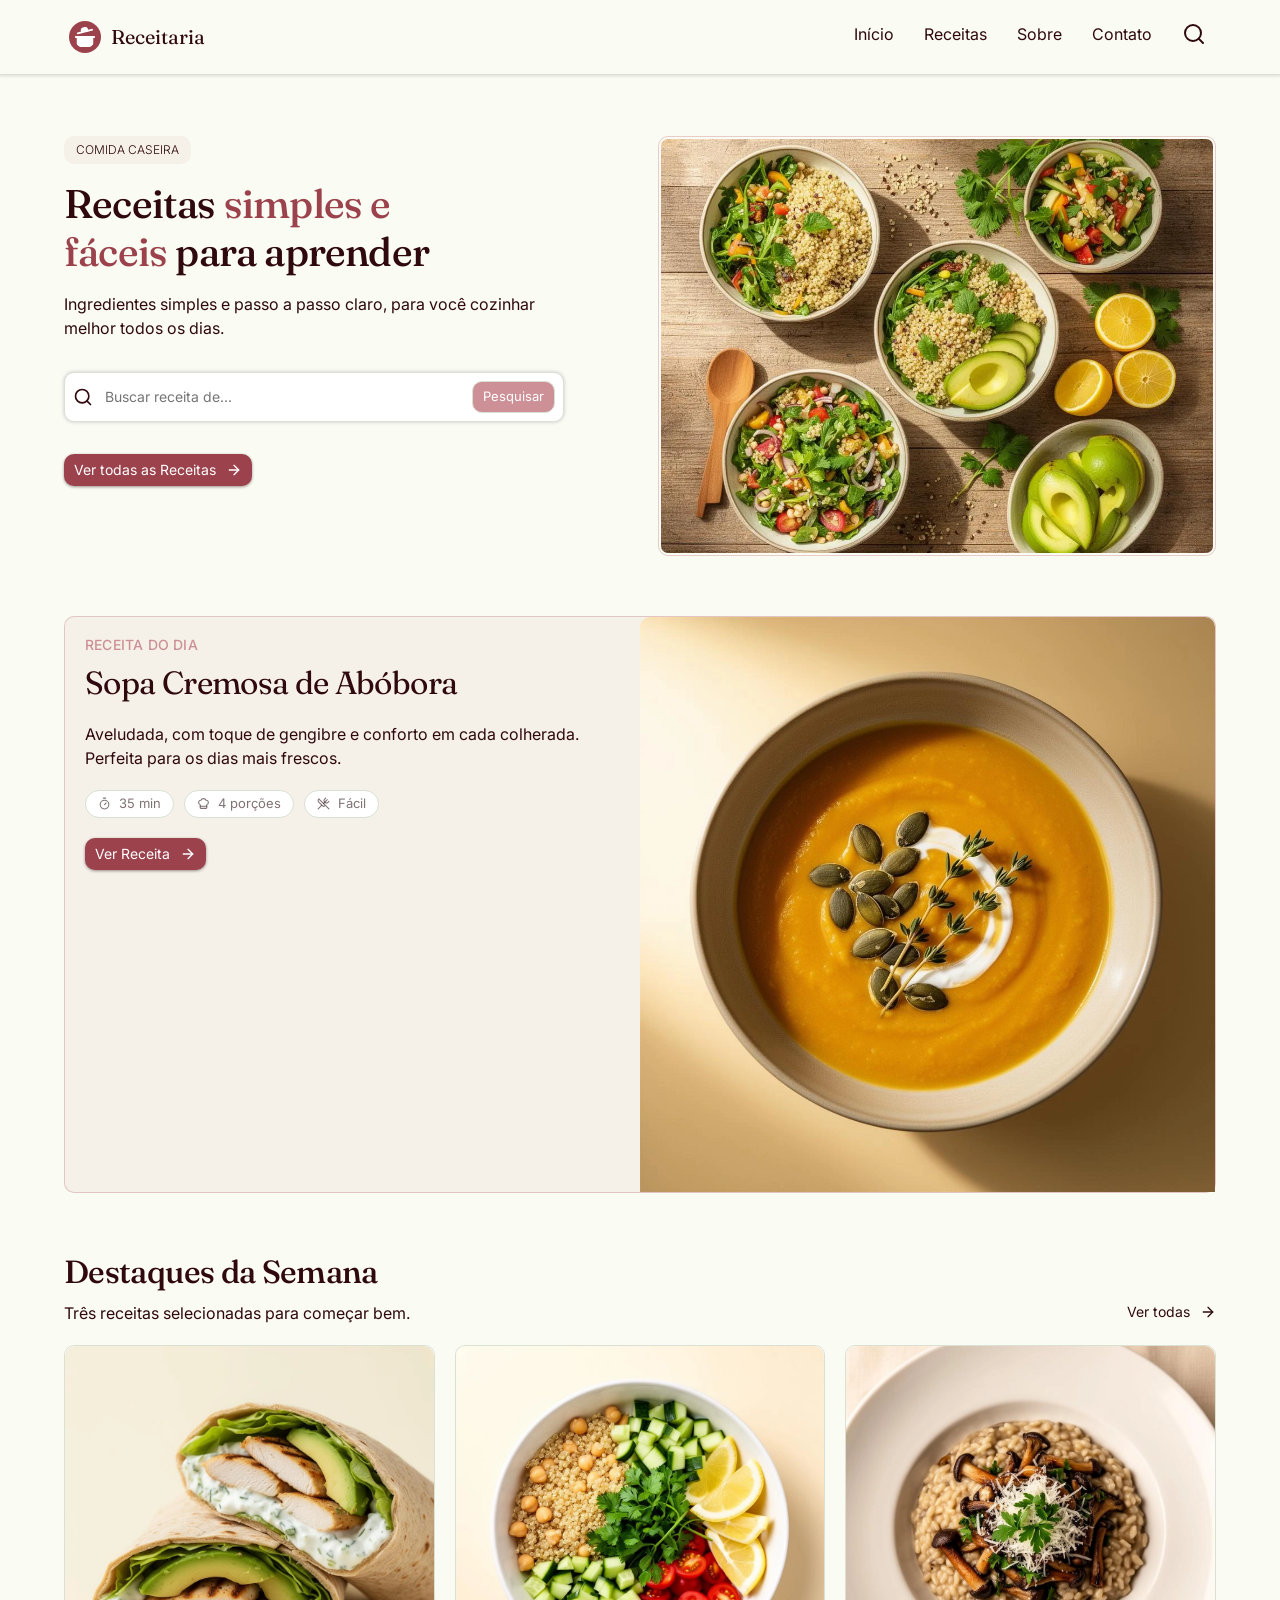
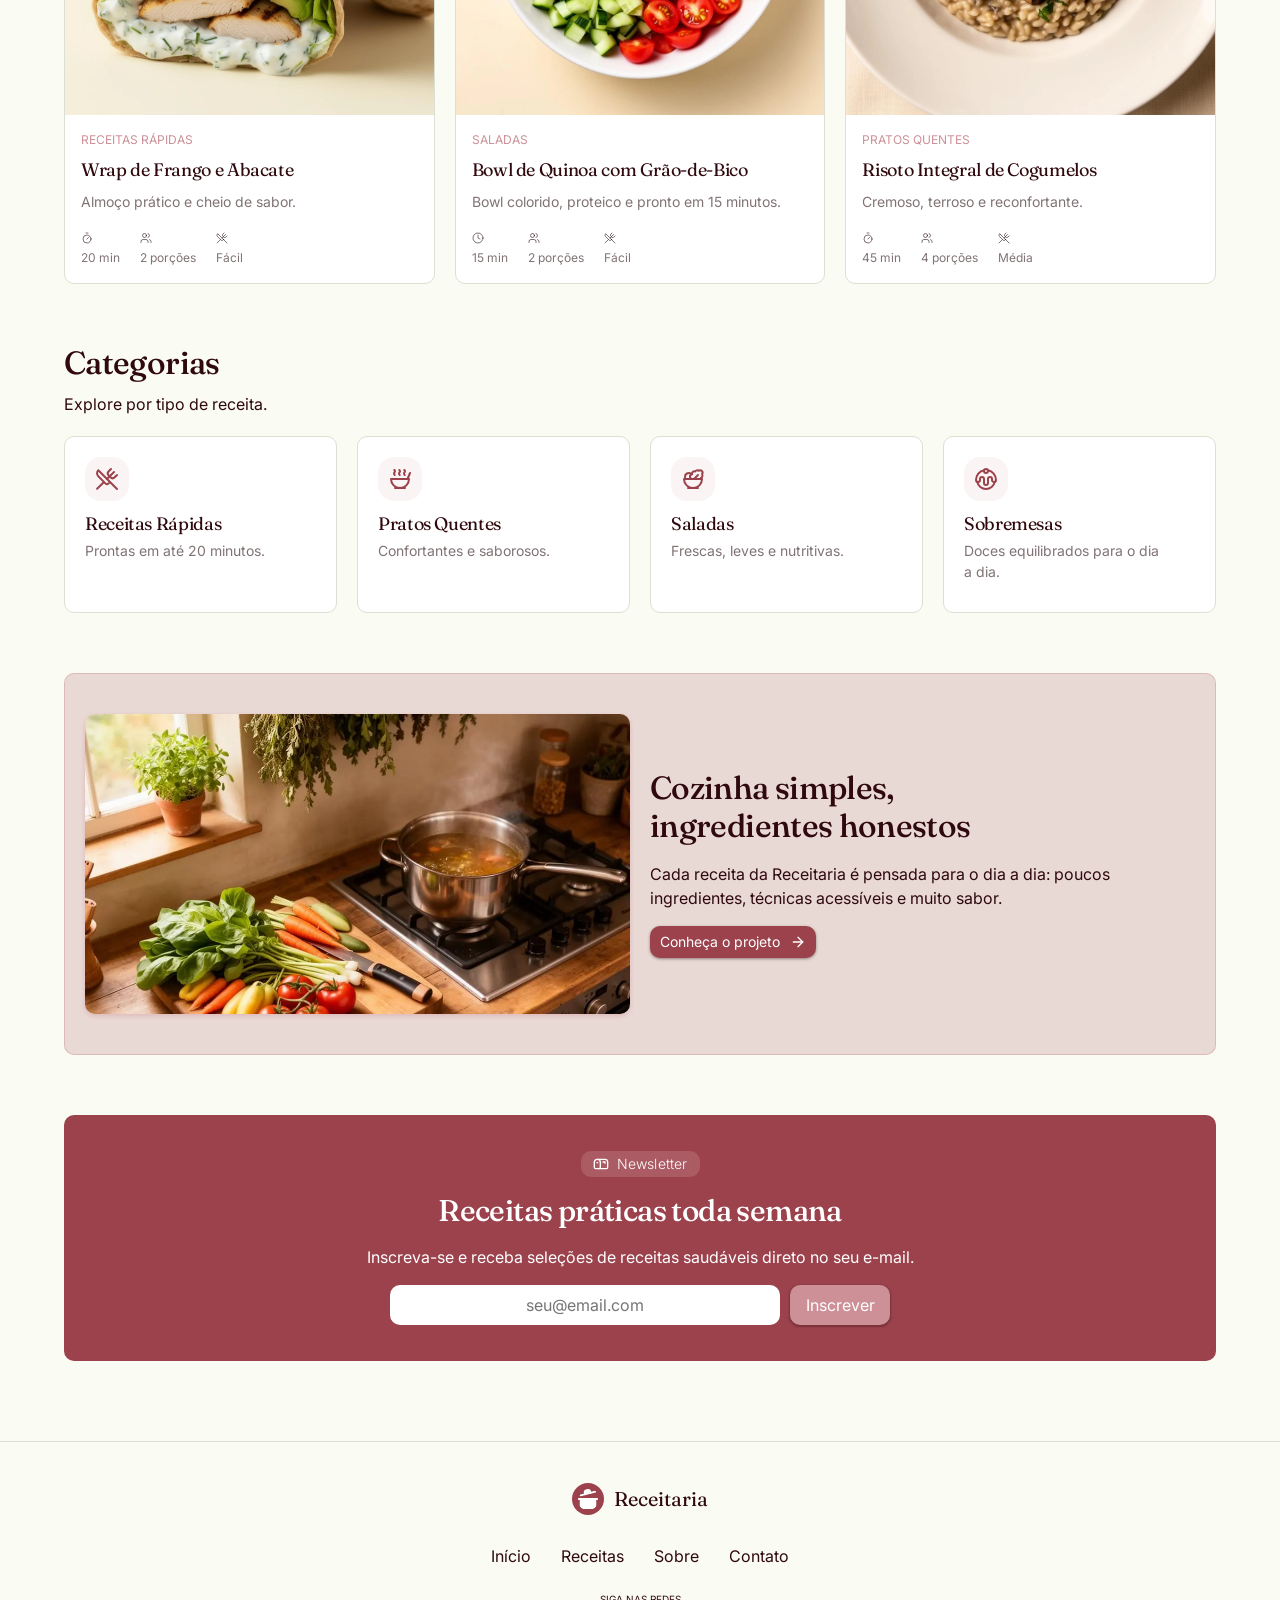
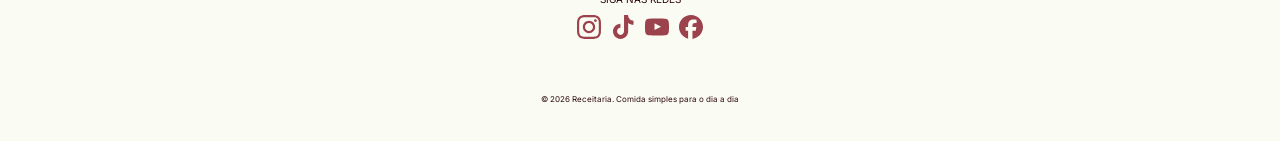
==== index.html @ 294e3cb7 "Construção HTML da pagina `receita.html`" ====
<!doctype html>
<html lang="pt-BR">
  <head>
    <meta charset="UTF-8" />
    <meta name="viewport" content="width=device-width, initial-scale=1.0" />
    <!-- Meta Tags -->
    <title>Receitaria - Comida simples para o dia a dia</title>
    <meta
      name="description"
      content="Receitas simples e fáceis para aprender."
    />
    <link
      rel="shortcut icon"
      href="./assets/img/favicon.webp"
      type="image/webp"
    />
    <link rel="stylesheet" href="./assets/css/reset.css" />
    <link rel="preconnect" href="https://fonts.googleapis.com" />
    <link rel="preconnect" href="https://fonts.gstatic.com" crossorigin />
    <link
      href="https://fonts.googleapis.com/css2?family=Fraunces:ital,opsz,wght@0,9..144,100..900;1,9..144,100..900&family=Inter:ital,opsz,wght@0,14..32,100..900;1,14..32,100..900&display=swap"
      rel="stylesheet"
    />
    <link rel="stylesheet" href="./assets/css/style.css" />
  </head>
  <body id="pagina-principal">
    <header class="header">
      <div class="container-pai">
        <div class="logo">
          <a href="/">
            <svg
              xmlns="http://www.w3.org/2000/svg"
              width="24"
              height="24"
              viewBox="0 0 24 24"
              fill="none"
              stroke="currentColor"
              stroke-width="2"
              stroke-linecap="round"
              stroke-linejoin="round"
              class="lucide lucide-cooking-pot-icon lucide-cooking-pot"
            >
              <path d="M2 12h20" />
              <path d="M20 12v8a2 2 0 0 1-2 2H6a2 2 0 0 1-2-2v-8" />
              <path d="m4 8 16-4" />
              <path
                d="m8.86 6.78-.45-1.81a2 2 0 0 1 1.45-2.43l1.94-.48a2 2 0 0 1 2.43 1.46l.45 1.8"
              />
            </svg>
            <span>Receitaria</span>
          </a>
        </div>

        <nav class="menu">
          <div class="menu-mobile">
            <a href="./pages/receitas.html" class="link link-mobile"
              >Receitas</a
            >
            <div class="icon-busca">
              <a href="#form-pesquisa" class="link">
                <svg
                  xmlns="http://www.w3.org/2000/svg"
                  width="24"
                  height="24"
                  viewBox="0 0 24 24"
                  fill="none"
                  stroke="currentColor"
                  stroke-width="2"
                  stroke-linecap="round"
                  stroke-linejoin="round"
                  class="lucide lucide-search-icon lucide-search"
                >
                  <path d="m21 21-4.34-4.34" />
                  <circle cx="11" cy="11" r="8" />
                </svg>
              </a>
            </div>
            <div class="icon-menu-mobile">
              <label for="menu-hamburguer">
                <svg
                  class="icone-hamburguer"
                  class="icone-hamburguer"
                  xmlns="http://www.w3.org/2000/svg"
                  width="24"
                  height="24"
                  viewBox="0 0 24 24"
                  fill="none"
                  stroke="#2f090e"
                  stroke-width="2"
                  stroke-linecap="round"
                  stroke-linejoin="round"
                  class="svg-menu-hamburger"
                >
                  <path d="M3 5h18" />
                  <path d="M3 12h18" />
                  <path d="M3 19h18" />
                </svg>
              </label>
              <input
                type="checkbox"
                name="icone-hamburguer"
                id="menu-hamburguer"
              />
              <ul class="lista-menu-mobile">
                <li class="menu-item">
                  <a href="./" class="link">Início</a>
                </li>
                <li class="menu-item">
                  <a href="./pages/receitas.html" class="link">Receitas</a>
                </li>
                <li class="menu-item">
                  <a href="./pages/sobre.html" class="link">Sobre</a>
                </li>
                <li class="menu-item">
                  <a href="./pages/contato.html" class="link">Contato</a>
                </li>
              </ul>
            </div>
          </div>
          <ul class="lista-menu">
            <li class="menu-item pagina-atual">
              <a href="/" class="link">Início</a>
            </li>
            <li class="menu-item">
              <a href="./pages/receitas.html" class="link">Receitas</a>
            </li>
            <li class="menu-item">
              <a href="./pages/sobre.html" class="link">Sobre</a>
            </li>
            <li class="menu-item">
              <a href="./pages/contato.html" class="link">Contato</a>
            </li>
            <li class="menu-item">
              <a href="#hero" class="link">
                <svg
                  xmlns="http://www.w3.org/2000/svg"
                  width="24"
                  height="24"
                  viewBox="0 0 24 24"
                  fill="none"
                  stroke="currentColor"
                  stroke-width="2"
                  stroke-linecap="round"
                  stroke-linejoin="round"
                  class="lucide lucide-search-icon lucide-search"
                >
                  <path d="m21 21-4.34-4.34" />
                  <circle cx="11" cy="11" r="8" />
                </svg>
              </a>
            </li>
          </ul>
        </nav>
      </div>
    </header>
    <main class="conteudo">
      <div class="container-pai">
        <!-- Hero -->
        <section id="hero" class="hero">
          <div class="hero-item">
            <span class="selo">Comida Caseira</span>
            <h1 class="titulo">
              Receitas <span class="destaque">simples e fáceis</span> para
              aprender
            </h1>
            <p>
              Ingredientes simples e passo a passo claro, para você cozinhar
              melhor todos os dias.
            </p>
            <form class="form-pesquisa" id="form-pesquisa" action="">
              <label class="oculto" for="termos-busca">Pesquisa</label>
              <div class="pesquisa-receita">
                <svg
                  xmlns="http://www.w3.org/2000/svg"
                  width="24"
                  height="24"
                  viewBox="0 0 24 24"
                  fill="none"
                  stroke="currentColor"
                  stroke-width="2"
                  stroke-linecap="round"
                  stroke-linejoin="round"
                  class="icone-pesquisa"
                >
                  <path d="m21 21-4.34-4.34" />
                  <circle cx="11" cy="11" r="8" />
                </svg>
                <input
                  type="search"
                  name="pesquisa"
                  id="termos-busca"
                  placeholder="Buscar receita de..."
                  class="input-pesquisa"
                />
                <input class="btn-pesquisar" type="submit" value="Pesquisar" />
              </div>
            </form>
            <a class="cta-receita" href="./pages/receita.html">
              Ver todas as Receitas
              <svg
                xmlns="http://www.w3.org/2000/svg"
                width="24"
                height="24"
                viewBox="0 0 24 24"
                fill="none"
                stroke="currentColor"
                stroke-width="2"
                stroke-linecap="round"
                stroke-linejoin="round"
                class="svg-seta"
                aria-hidden="true"
              >
                <path d="M5 12h14"></path>
                <path d="m12 5 7 7-7 7"></path>
              </svg>
            </a>
          </div>
          <div class="hero-item">
            <img
              class="img-hero"
              src="./assets/img/hero.webp"
              alt="tigelas de salada de quinoa e vegetais"
            />
          </div>
        </section>

        <!-- Receita do dia -->
        <section id="receita-dia">
          <article class="receita-dia">
            <div class="infos">
              <hgroup>
                <h2>Receita do Dia</h2>
                <h3 class="titulos-h3">Sopa Cremosa de Abóbora</h3>
              </hgroup>
              <p>
                Aveludada, com toque de gengibre e conforto em cada colherada.
                Perfeita para os dias mais frescos.
              </p>
              <div class="detalhes">
                <div class="item">
                  <svg
                    xmlns="http://www.w3.org/2000/svg"
                    width="24"
                    height="24"
                    viewBox="0 0 24 24"
                    fill="none"
                    stroke="currentColor"
                    stroke-width="2"
                    stroke-linecap="round"
                    stroke-linejoin="round"
                    class="lucide lucide-timer size-3.5"
                    aria-hidden="true"
                  >
                    <line x1="10" x2="14" y1="2" y2="2"></line>
                    <line x1="12" x2="15" y1="14" y2="11"></line>
                    <circle cx="12" cy="14" r="8"></circle>
                  </svg>
                  <p>35 min</p>
                </div>

                <div class="item">
                  <svg
                    xmlns="http://www.w3.org/2000/svg"
                    width="24"
                    height="24"
                    viewBox="0 0 24 24"
                    fill="none"
                    stroke="currentColor"
                    stroke-width="2"
                    stroke-linecap="round"
                    stroke-linejoin="round"
                    class="lucide lucide-chef-hat size-3.5"
                    aria-hidden="true"
                  >
                    <path
                      d="M17 21a1 1 0 0 0 1-1v-5.35c0-.457.316-.844.727-1.041a4 4 0 0 0-2.134-7.589 5 5 0 0 0-9.186 0 4 4 0 0 0-2.134 7.588c.411.198.727.585.727 1.041V20a1 1 0 0 0 1 1Z"
                    ></path>
                    <path d="M6 17h12"></path>
                  </svg>
                  <p>4 porções</p>
                </div>

                <div class="item">
                  <svg
                    xmlns="http://www.w3.org/2000/svg"
                    width="24"
                    height="24"
                    viewBox="0 0 24 24"
                    fill="none"
                    stroke="currentColor"
                    stroke-width="2"
                    stroke-linecap="round"
                    stroke-linejoin="round"
                    class="svg-seta"
                    aria-hidden="true"
                  >
                    <path
                      d="m16 2-2.3 2.3a3 3 0 0 0 0 4.2l1.8 1.8a3 3 0 0 0 4.2 0L22 8"
                    ></path>
                    <path
                      d="M15 15 3.3 3.3a4.2 4.2 0 0 0 0 6l7.3 7.3c.7.7 2 .7 2.8 0L15 15Zm0 0 7 7"
                    ></path>
                    <path d="m2.1 21.8 6.4-6.3"></path>
                    <path d="m19 5-7 7"></path>
                  </svg>
                  <p>Fácil</p>
                </div>
              </div>
              <a class="cta-receita" href="./pages/receita.html">
                Ver Receita
                <svg
                  xmlns="http://www.w3.org/2000/svg"
                  width="24"
                  height="24"
                  viewBox="0 0 24 24"
                  fill="none"
                  stroke="currentColor"
                  stroke-width="2"
                  stroke-linecap="round"
                  stroke-linejoin="round"
                  class="svg-seta"
                >
                  <path d="M5 12h14" />
                  <path d="m12 5 7 7-7 7" />
                </svg>
              </a>
            </div>
            <div class="img-receita">
              <img
                src="./assets/img/sopa-abobora.webp"
                alt="Tigela com sopa cremosa de abóbora alaranjada"
              />
            </div>
          </article>
        </section>

        <!-- Destaques Semana -->
        <section id="destaques">
          <div class="destaques">
            <h2 class="titulo">Destaques da Semana</h2>
            <p>Três receitas selecionadas para começar bem.</p>
            <a class="cta-ver-receitas" href="./pages/receitas.html">
              Ver todas
              <svg
                xmlns="http://www.w3.org/2000/svg"
                width="24"
                height="24"
                viewBox="0 0 24 24"
                fill="none"
                stroke="currentColor"
                stroke-width="2"
                stroke-linecap="round"
                stroke-linejoin="round"
                class="svg-seta"
                aria-hidden="true"
              >
                <path d="M5 12h14"></path>
                <path d="m12 5 7 7-7 7"></path>
              </svg>
            </a>
            <div class="grid-receitas">
              <a href="./pages/receita.html">
                <article class="receita-item">
                  <img
                    src="./assets/img/wrap-frango.webp"
                    alt="wrap de frango e abacate"
                  />
                  <div class="infos">
                    <span class="categoria-receita">Receitas Rápidas</span>
                    <h3 class="titulos-h3">Wrap de Frango e Abacate</h3>
                    <p>Almoço prático e cheio de sabor.</p>
                    <div class="detalhes">
                      <div class="item">
                        <svg
                          xmlns="http://www.w3.org/2000/svg"
                          width="24"
                          height="24"
                          viewBox="0 0 24 24"
                          fill="none"
                          stroke="currentColor"
                          stroke-width="2"
                          stroke-linecap="round"
                          stroke-linejoin="round"
                          class="lucide lucide-timer size-3.5"
                          aria-hidden="true"
                        >
                          <line x1="10" x2="14" y1="2" y2="2"></line>
                          <line x1="12" x2="15" y1="14" y2="11"></line>
                          <circle cx="12" cy="14" r="8"></circle>
                        </svg>
                        <p>20 min</p>
                      </div>
                      <div class="item">
                        <svg
                          xmlns="http://www.w3.org/2000/svg"
                          width="24"
                          height="24"
                          viewBox="0 0 24 24"
                          fill="none"
                          stroke="currentColor"
                          stroke-width="2"
                          stroke-linecap="round"
                          stroke-linejoin="round"
                          class="lucide lucide-users-icon lucide-users"
                        >
                          <path d="M16 21v-2a4 4 0 0 0-4-4H6a4 4 0 0 0-4 4v2" />
                          <path d="M16 3.128a4 4 0 0 1 0 7.744" />
                          <path d="M22 21v-2a4 4 0 0 0-3-3.87" />
                          <circle cx="9" cy="7" r="4" />
                        </svg>
                        <p>2 porções</p>
                      </div>
                      <div class="item">
                        <svg
                          xmlns="http://www.w3.org/2000/svg"
                          width="24"
                          height="24"
                          viewBox="0 0 24 24"
                          fill="none"
                          stroke="currentColor"
                          stroke-width="2"
                          stroke-linecap="round"
                          stroke-linejoin="round"
                          class="lucide lucide-utensils-crossed size-3.5"
                          aria-hidden="true"
                        >
                          <path
                            d="m16 2-2.3 2.3a3 3 0 0 0 0 4.2l1.8 1.8a3 3 0 0 0 4.2 0L22 8"
                          ></path>
                          <path
                            d="M15 15 3.3 3.3a4.2 4.2 0 0 0 0 6l7.3 7.3c.7.7 2 .7 2.8 0L15 15Zm0 0 7 7"
                          ></path>
                          <path d="m2.1 21.8 6.4-6.3"></path>
                          <path d="m19 5-7 7"></path>
                        </svg>
                        <p>Fácil</p>
                      </div>
                    </div>
                  </div>
                </article>
              </a>

              <a href="./pages/receita.html">
                <article class="receita-item">
                  <img
                    src="./assets/img/bowl-quinoa.webp"
                    alt="bowl de quinoa com grao-de-bico"
                  />
                  <div class="infos">
                    <span class="categoria-receita">Saladas</span>
                    <h3 class="titulos-h3">Bowl de Quinoa com Grão-de-Bico</h3>
                    <p>Bowl colorido, proteico e pronto em 15 minutos.</p>
                    <div class="detalhes">
                      <div class="item">
                        <svg
                          xmlns="http://www.w3.org/2000/svg"
                          width="24"
                          height="24"
                          viewBox="0 0 24 24"
                          fill="none"
                          stroke="currentColor"
                          stroke-width="2"
                          stroke-linecap="round"
                          stroke-linejoin="round"
                          class="lucide lucide-clock size-3.5"
                          aria-hidden="true"
                        >
                          <circle cx="12" cy="12" r="10"></circle>
                          <path d="M12 6v6l4 2"></path>
                        </svg>
                        <p>15 min</p>
                      </div>
                      <div class="item">
                        <svg
                          xmlns="http://www.w3.org/2000/svg"
                          width="24"
                          height="24"
                          viewBox="0 0 24 24"
                          fill="none"
                          stroke="currentColor"
                          stroke-width="2"
                          stroke-linecap="round"
                          stroke-linejoin="round"
                          class="lucide lucide-users-icon lucide-users"
                        >
                          <path d="M16 21v-2a4 4 0 0 0-4-4H6a4 4 0 0 0-4 4v2" />
                          <path d="M16 3.128a4 4 0 0 1 0 7.744" />
                          <path d="M22 21v-2a4 4 0 0 0-3-3.87" />
                          <circle cx="9" cy="7" r="4" />
                        </svg>
                        <p>2 porções</p>
                      </div>
                      <div class="item">
                        <svg
                          xmlns="http://www.w3.org/2000/svg"
                          width="24"
                          height="24"
                          viewBox="0 0 24 24"
                          fill="none"
                          stroke="currentColor"
                          stroke-width="2"
                          stroke-linecap="round"
                          stroke-linejoin="round"
                          class="lucide lucide-utensils-crossed size-3.5"
                          aria-hidden="true"
                        >
                          <path
                            d="m16 2-2.3 2.3a3 3 0 0 0 0 4.2l1.8 1.8a3 3 0 0 0 4.2 0L22 8"
                          ></path>
                          <path
                            d="M15 15 3.3 3.3a4.2 4.2 0 0 0 0 6l7.3 7.3c.7.7 2 .7 2.8 0L15 15Zm0 0 7 7"
                          ></path>
                          <path d="m2.1 21.8 6.4-6.3"></path>
                          <path d="m19 5-7 7"></path>
                        </svg>
                        <p>Fácil</p>
                      </div>
                    </div>
                  </div>
                </article>
              </a>

              <a href="./pages/receita.html">
                <article class="receita-item">
                  <img
                    src="./assets/img/risoto-cogumelos.webp"
                    alt="risoto integral de cogumelos"
                  />
                  <div class="infos">
                    <span class="categoria-receita">Pratos Quentes</span>
                    <h3 class="titulos-h3">Risoto Integral de Cogumelos</h3>
                    <p>Cremoso, terroso e reconfortante.</p>
                    <div class="detalhes">
                      <div class="item">
                        <svg
                          xmlns="http://www.w3.org/2000/svg"
                          width="24"
                          height="24"
                          viewBox="0 0 24 24"
                          fill="none"
                          stroke="currentColor"
                          stroke-width="2"
                          stroke-linecap="round"
                          stroke-linejoin="round"
                          class="lucide lucide-timer size-3.5"
                          aria-hidden="true"
                        >
                          <line x1="10" x2="14" y1="2" y2="2"></line>
                          <line x1="12" x2="15" y1="14" y2="11"></line>
                          <circle cx="12" cy="14" r="8"></circle>
                        </svg>
                        <p>45 min</p>
                      </div>
                      <div class="item">
                        <svg
                          xmlns="http://www.w3.org/2000/svg"
                          width="24"
                          height="24"
                          viewBox="0 0 24 24"
                          fill="none"
                          stroke="currentColor"
                          stroke-width="2"
                          stroke-linecap="round"
                          stroke-linejoin="round"
                          class="lucide lucide-users-icon lucide-users"
                        >
                          <path d="M16 21v-2a4 4 0 0 0-4-4H6a4 4 0 0 0-4 4v2" />
                          <path d="M16 3.128a4 4 0 0 1 0 7.744" />
                          <path d="M22 21v-2a4 4 0 0 0-3-3.87" />
                          <circle cx="9" cy="7" r="4" />
                        </svg>
                        <p>4 porções</p>
                      </div>
                      <div class="item">
                        <svg
                          xmlns="http://www.w3.org/2000/svg"
                          width="24"
                          height="24"
                          viewBox="0 0 24 24"
                          fill="none"
                          stroke="currentColor"
                          stroke-width="2"
                          stroke-linecap="round"
                          stroke-linejoin="round"
                          class="lucide lucide-utensils-crossed size-3.5"
                          aria-hidden="true"
                        >
                          <path
                            d="m16 2-2.3 2.3a3 3 0 0 0 0 4.2l1.8 1.8a3 3 0 0 0 4.2 0L22 8"
                          ></path>
                          <path
                            d="M15 15 3.3 3.3a4.2 4.2 0 0 0 0 6l7.3 7.3c.7.7 2 .7 2.8 0L15 15Zm0 0 7 7"
                          ></path>
                          <path d="m2.1 21.8 6.4-6.3"></path>
                          <path d="m19 5-7 7"></path>
                        </svg>
                        <p>Média</p>
                      </div>
                    </div>
                  </div>
                </article>
              </a>
            </div>
          </div>
        </section>

        <!-- Receitas por Categoria -->
        <section id="categorias" class="categorias">
          <h2 class="titulo">Categorias</h2>
          <p>Explore por tipo de receita.</p>
          <div class="grid-categorias">
            <a href="./pages/receitas.html">
              <div class="categoria-item">
                <div class="icone-categoria">
                  <svg
                    xmlns="http://www.w3.org/2000/svg"
                    width="24"
                    height="24"
                    viewBox="0 0 24 24"
                    fill="none"
                    stroke="currentColor"
                    stroke-width="2"
                    stroke-linecap="round"
                    stroke-linejoin="round"
                    aria-hidden="true"
                  >
                    <path
                      d="m16 2-2.3 2.3a3 3 0 0 0 0 4.2l1.8 1.8a3 3 0 0 0 4.2 0L22 8"
                    ></path>
                    <path
                      d="M15 15 3.3 3.3a4.2 4.2 0 0 0 0 6l7.3 7.3c.7.7 2 .7 2.8 0L15 15Zm0 0 7 7"
                    ></path>
                    <path d="m2.1 21.8 6.4-6.3"></path>
                    <path d="m19 5-7 7"></path>
                  </svg>
                </div>
                <h3 class="titulos-h3">Receitas Rápidas</h3>
                <p>Prontas em até 20 minutos.</p>
              </div>
            </a>

            <a href="./pages/receitas.html">
              <div class="categoria-item">
                <div class="icone-categoria">
                  <svg
                    xmlns="http://www.w3.org/2000/svg"
                    width="24"
                    height="24"
                    viewBox="0 0 24 24"
                    fill="none"
                    stroke="currentColor"
                    stroke-width="2"
                    stroke-linecap="round"
                    stroke-linejoin="round"
                    aria-hidden="true"
                  >
                    <path d="M12 21a9 9 0 0 0 9-9H3a9 9 0 0 0 9 9Z"></path>
                    <path d="M7 21h10"></path>
                    <path d="M19.5 12 22 6"></path>
                    <path
                      d="M16.25 3c.27.1.8.53.75 1.36-.06.83-.93 1.2-1 2.02-.05.78.34 1.24.73 1.62"
                    ></path>
                    <path
                      d="M11.25 3c.27.1.8.53.74 1.36-.05.83-.93 1.2-.98 2.02-.06.78.33 1.24.72 1.62"
                    ></path>
                    <path
                      d="M6.25 3c.27.1.8.53.75 1.36-.06.83-.93 1.2-1 2.02-.05.78.34 1.24.74 1.62"
                    ></path>
                  </svg>
                </div>
                <h3 class="titulos-h3">Pratos Quentes</h3>
                <p>Confortantes e saborosos.</p>
              </div>
            </a>

            <a href="./pages/receita.html">
              <div class="categoria-item">
                <div class="icone-categoria">
                  <svg
                    xmlns="http://www.w3.org/2000/svg"
                    width="24"
                    height="24"
                    viewBox="0 0 24 24"
                    fill="none"
                    stroke="currentColor"
                    stroke-width="2"
                    stroke-linecap="round"
                    stroke-linejoin="round"
                    aria-hidden="true"
                  >
                    <path d="M7 21h10"></path>
                    <path d="M12 21a9 9 0 0 0 9-9H3a9 9 0 0 0 9 9Z"></path>
                    <path
                      d="M11.38 12a2.4 2.4 0 0 1-.4-4.77 2.4 2.4 0 0 1 3.2-2.77 2.4 2.4 0 0 1 3.47-.63 2.4 2.4 0 0 1 3.37 3.37 2.4 2.4 0 0 1-1.1 3.7 2.51 2.51 0 0 1 .03 1.1"
                    ></path>
                    <path d="m13 12 4-4"></path>
                    <path
                      d="M10.9 7.25A3.99 3.99 0 0 0 4 10c0 .73.2 1.41.54 2"
                    ></path>
                  </svg>
                </div>
                <h3 class="titulos-h3">Saladas</h3>
                <p>Frescas, leves e nutritivas.</p>
              </div>
            </a>

            <a href="./pages/receita.html">
              <div class="categoria-item">
                <div class="icone-categoria">
                  <svg
                    xmlns="http://www.w3.org/2000/svg"
                    width="24"
                    height="24"
                    viewBox="0 0 24 24"
                    fill="none"
                    stroke="currentColor"
                    stroke-width="2"
                    stroke-linecap="round"
                    stroke-linejoin="round"
                    class="lucide lucide-dessert-icon lucide-dessert"
                  >
                    <path
                      d="M10.162 3.167A10 10 0 0 0 2 13a2 2 0 0 0 4 0v-1a2 2 0 0 1 4 0v4a2 2 0 0 0 4 0v-4a2 2 0 0 1 4 0v1a2 2 0 0 0 4-.006 10 10 0 0 0-8.161-9.826"
                    />
                    <path d="M20.804 14.869a9 9 0 0 1-17.608 0" />
                    <circle cx="12" cy="4" r="2" />
                  </svg>
                </div>
                <h3 class="titulos-h3">Sobremesas</h3>
                <p>Doces equilibrados para o dia a dia.</p>
              </div>
            </a>
          </div>
        </section>

        <!-- Sobre -->
        <section id="sobre">
          <div class="banner-sobre">
            <div class="img-banner">
              <img
                src="./assets/img/bastidores.webp"
                alt="bastidores da cozinha"
              />
            </div>
            <div class="conteudo-banner">
              <h2 class="titulo">Cozinha simples, ingredientes honestos</h2>
              <p>
                Cada receita da Receitaria é pensada para o dia a dia: poucos
                ingredientes, técnicas acessíveis e muito sabor.
              </p>
              <a class="cta-receita" href="./pages/sobre.html">
                Conheça o projeto
                <svg
                  xmlns="http://www.w3.org/2000/svg"
                  width="24"
                  height="24"
                  viewBox="0 0 24 24"
                  fill="none"
                  stroke="currentColor"
                  stroke-width="2"
                  stroke-linecap="round"
                  stroke-linejoin="round"
                  class="svg-seta"
                  aria-hidden="true"
                >
                  <path d="M5 12h14"></path>
                  <path d="m12 5 7 7-7 7"></path>
                </svg>
              </a>
            </div>
          </div>
        </section>

        <!-- Newsletter -->
        <section class="newsletter">
          <div class="emblema">
            <svg
              xmlns="http://www.w3.org/2000/svg"
              width="16"
              height="16"
              viewBox="0 0 24 24"
              fill="none"
              stroke="#fff"
              stroke-width="2"
              stroke-linecap="round"
              stroke-linejoin="round"
              class="svg-mailbox"
            >
              <path
                d="M22 17a2 2 0 0 1-2 2H4a2 2 0 0 1-2-2V9.5C2 7 4 5 6.5 5H18c2.2 0 4 1.8 4 4v8Z"
              />
              <polyline points="15,9 18,9 18,11" />
              <path d="M6.5 5C9 5 11 7 11 9.5V17a2 2 0 0 1-2 2" />
              <line x1="6" x2="7" y1="10" y2="10" />
            </svg>
            <h2>Newsletter</h2>
          </div>
          <h3>Receitas práticas toda semana</h3>
          <p>
            Inscreva-se e receba seleções de receitas saudáveis direto no seu
            e-mail.
          </p>
          <form
            class="form-newsletter"
            action="./pages/inscricao-realizada.html"
          >
            <label class="oculto" for="email">Email</label>
            <input
              type="text"
              name="email"
              id="email"
              placeholder="seu@email.com"
            />
            <input type="submit" value="Inscrever" />
          </form>
        </section>
      </div>
    </main>
    <footer class="footer">
      <div class="container-pai">
        <div class="container-item logo">
          <a href="./">
            <svg
              xmlns="http://www.w3.org/2000/svg"
              width="24"
              height="24"
              viewBox="0 0 24 24"
              fill="none"
              stroke="currentColor"
              stroke-width="2"
              stroke-linecap="round"
              stroke-linejoin="round"
              class="lucide lucide-cooking-pot-icon lucide-cooking-pot"
            >
              <path d="M2 12h20" />
              <path d="M20 12v8a2 2 0 0 1-2 2H6a2 2 0 0 1-2-2v-8" />
              <path d="m4 8 16-4" />
              <path
                d="m8.86 6.78-.45-1.81a2 2 0 0 1 1.45-2.43l1.94-.48a2 2 0 0 1 2.43 1.46l.45 1.8"
              />
            </svg>
            <span>Receitaria</span>
          </a>
          <!-- <p>
            Lorem Ipsum is simply dummy text of the printing and typesetting
            industry. Lorem Ipsum has been the industry's standard dummy text
            ever since 1966.
          </p> -->
        </div>
        <div class="container-item menu">
          <nav>
            <ul class="lista">
              <li class="menu-item pagina-atual">
                <a href="./" class="link">Início</a>
              </li>
              <li class="menu-item">
                <a href="./pages/receitas.html" class="link">Receitas</a>
              </li>
              <li class="menu-item">
                <a href="./pages/sobre.html" class="link">Sobre</a>
              </li>
              <li class="menu-item">
                <a href="./pages/contato.html" class="link">Contato</a>
              </li>
            </ul>
          </nav>
        </div>
        <div class="container-item social">
          <p>Siga nas Redes</p>
          <ul class="link-social">
            <li class="icone">
              <a href="https://instagram.com">
                <svg
                  xmlns="http://www.w3.org/2000/svg"
                  width="48"
                  height="48"
                  viewBox="0 0 48 48"
                  fill="none"
                >
                  <g clip-path="url(#clip0_17_63)">
                    <path
                      d="M24 4.32187C30.4125 4.32187 31.1719 4.35 33.6938 4.4625C36.0375 4.56562 37.3031 4.95938 38.1469 5.2875C39.2625 5.71875 40.0688 6.24375 40.9031 7.07812C41.7469 7.92188 42.2625 8.71875 42.6938 9.83438C43.0219 10.6781 43.4156 11.9531 43.5188 14.2875C43.6313 16.8187 43.6594 17.5781 43.6594 23.9813C43.6594 30.3938 43.6313 31.1531 43.5188 33.675C43.4156 36.0188 43.0219 37.2844 42.6938 38.1281C42.2625 39.2438 41.7375 40.05 40.9031 40.8844C40.0594 41.7281 39.2625 42.2438 38.1469 42.675C37.3031 43.0031 36.0281 43.3969 33.6938 43.5C31.1625 43.6125 30.4031 43.6406 24 43.6406C17.5875 43.6406 16.8281 43.6125 14.3063 43.5C11.9625 43.3969 10.6969 43.0031 9.85313 42.675C8.7375 42.2438 7.93125 41.7188 7.09688 40.8844C6.25313 40.0406 5.7375 39.2438 5.30625 38.1281C4.97813 37.2844 4.58438 36.0094 4.48125 33.675C4.36875 31.1438 4.34063 30.3844 4.34063 23.9813C4.34063 17.5688 4.36875 16.8094 4.48125 14.2875C4.58438 11.9437 4.97813 10.6781 5.30625 9.83438C5.7375 8.71875 6.2625 7.9125 7.09688 7.07812C7.94063 6.23438 8.7375 5.71875 9.85313 5.2875C10.6969 4.95938 11.9719 4.56562 14.3063 4.4625C16.8281 4.35 17.5875 4.32187 24 4.32187ZM24 0C17.4844 0 16.6688 0.028125 14.1094 0.140625C11.5594 0.253125 9.80625 0.665625 8.2875 1.25625C6.70312 1.875 5.3625 2.69062 4.03125 4.03125C2.69063 5.3625 1.875 6.70313 1.25625 8.27813C0.665625 9.80625 0.253125 11.55 0.140625 14.1C0.028125 16.6687 0 17.4844 0 24C0 30.5156 0.028125 31.3312 0.140625 33.8906C0.253125 36.4406 0.665625 38.1938 1.25625 39.7125C1.875 41.2969 2.69063 42.6375 4.03125 43.9688C5.3625 45.3 6.70313 46.125 8.27813 46.7344C9.80625 47.325 11.55 47.7375 14.1 47.85C16.6594 47.9625 17.475 47.9906 23.9906 47.9906C30.5063 47.9906 31.3219 47.9625 33.8813 47.85C36.4313 47.7375 38.1844 47.325 39.7031 46.7344C41.2781 46.125 42.6188 45.3 43.95 43.9688C45.2812 42.6375 46.1063 41.2969 46.7156 39.7219C47.3063 38.1938 47.7188 36.45 47.8313 33.9C47.9438 31.3406 47.9719 30.525 47.9719 24.0094C47.9719 17.4938 47.9438 16.6781 47.8313 14.1188C47.7188 11.5688 47.3063 9.81563 46.7156 8.29688C46.125 6.70312 45.3094 5.3625 43.9688 4.03125C42.6375 2.7 41.2969 1.875 39.7219 1.26562C38.1938 0.675 36.45 0.2625 33.9 0.15C31.3313 0.028125 30.5156 0 24 0Z"
                      fill="#9b424d"
                    />
                    <path
                      d="M24 11.6719C17.1938 11.6719 11.6719 17.1938 11.6719 24C11.6719 30.8062 17.1938 36.3281 24 36.3281C30.8062 36.3281 36.3281 30.8062 36.3281 24C36.3281 17.1938 30.8062 11.6719 24 11.6719ZM24 31.9969C19.5844 31.9969 16.0031 28.4156 16.0031 24C16.0031 19.5844 19.5844 16.0031 24 16.0031C28.4156 16.0031 31.9969 19.5844 31.9969 24C31.9969 28.4156 28.4156 31.9969 24 31.9969Z"
                      fill="#9b424d"
                    />
                    <path
                      d="M39.6937 11.1843C39.6937 12.778 38.4 14.0624 36.8156 14.0624C35.2219 14.0624 33.9375 12.7687 33.9375 11.1843C33.9375 9.59053 35.2313 8.30615 36.8156 8.30615C38.4 8.30615 39.6937 9.5999 39.6937 11.1843Z"
                      fill="#9b424d"
                    />
                  </g>
                  <defs>
                    <clipPath id="clip0_17_63">
                      <rect width="48" height="48" fill="#9b424d" />
                    </clipPath>
                  </defs>
                </svg>
              </a>
            </li>
            <li class="icone">
              <a href="https://tiktok.com">
                <svg
                  xmlns="http://www.w3.org/2000/svg"
                  width="48"
                  height="48"
                  viewBox="0 0 48 48"
                  fill="none"
                >
                  <path
                    d="M34.1451 0H26.0556V32.6956C26.0556 36.5913 22.9444 39.7913 19.0725 39.7913C15.2007 39.7913 12.0894 36.5913 12.0894 32.6956C12.0894 28.8696 15.1315 25.7391 18.8651 25.6V17.3913C10.6374 17.5304 4 24.2783 4 32.6956C4 41.1827 10.7757 48 19.1417 48C27.5075 48 34.2833 41.1131 34.2833 32.6956V15.9304C37.3255 18.1565 41.059 19.4783 45 19.5479V11.3391C38.9157 11.1304 34.1451 6.12173 34.1451 0Z"
                    fill="#9b424d"
                  />
                </svg>
              </a>
            </li>
            <li class="icone">
              <a href="https://youtube.com">
                <svg
                  xmlns="http://www.w3.org/2000/svg"
                  width="48"
                  height="48"
                  viewBox="0 0 48 48"
                  fill="none"
                >
                  <path
                    d="M47.5219 14.4001C47.5219 14.4001 47.0531 11.0907 45.6094 9.6376C43.7812 7.7251 41.7375 7.71572 40.8 7.60322C34.0875 7.11572 24.0094 7.11572 24.0094 7.11572H23.9906C23.9906 7.11572 13.9125 7.11572 7.2 7.60322C6.2625 7.71572 4.21875 7.7251 2.39062 9.6376C0.946875 11.0907 0.4875 14.4001 0.4875 14.4001C0.4875 14.4001 0 18.2907 0 22.172V25.8095C0 29.6907 0.478125 33.5813 0.478125 33.5813C0.478125 33.5813 0.946875 36.8907 2.38125 38.3438C4.20937 40.2563 6.60938 40.1907 7.67813 40.397C11.5219 40.7626 24 40.8751 24 40.8751C24 40.8751 34.0875 40.8563 40.8 40.3782C41.7375 40.2657 43.7812 40.2563 45.6094 38.3438C47.0531 36.8907 47.5219 33.5813 47.5219 33.5813C47.5219 33.5813 48 29.7001 48 25.8095V22.172C48 18.2907 47.5219 14.4001 47.5219 14.4001ZM19.0406 30.2251V16.7345L32.0062 23.5032L19.0406 30.2251Z"
                    fill="#9b424d"
                  />
                </svg>
              </a>
            </li>
            <li class="icone">
              <a href="https://facebook.com">
                <svg
                  xmlns="http://www.w3.org/2000/svg"
                  width="48"
                  height="48"
                  viewBox="0 0 48 48"
                  fill="none"
                >
                  <g clip-path="url(#clip0_17_61)">
                    <path
                      d="M24 0C10.7453 0 0 10.7453 0 24C0 35.255 7.74912 44.6995 18.2026 47.2934V31.3344H13.2538V24H18.2026V20.8397C18.2026 12.671 21.8995 8.8848 29.9194 8.8848C31.44 8.8848 34.0637 9.18336 35.137 9.48096V16.129C34.5706 16.0694 33.5866 16.0397 32.3645 16.0397C28.4294 16.0397 26.9088 17.5306 26.9088 21.4061V24H34.7482L33.4013 31.3344H26.9088V47.8243C38.7926 46.3891 48.001 36.2707 48.001 24C48 10.7453 37.2547 0 24 0Z"
                      fill="#9b424d"
                    />
                  </g>
                  <defs>
                    <clipPath id="clip0_17_61">
                      <rect width="48" height="48" fill="white" />
                    </clipPath>
                  </defs>
                </svg>
              </a>
            </li>
          </ul>
        </div>
      </div>
      <small class="text-footer"
        >© 2026 Receitaria. Comida simples para o dia a dia</small
      >
    </footer>
  </body>
</html>
---- assets/css/style.css ----
/* DESIGN SYSTEM */
:root {
  /* Cores */
  --fundo: #fafbf2;
  --fundo-claro: rgba(205, 144, 151, 0.1);
  --texto: #2f090e;
  --primaria: #9b424d; /*#1c8742*/
  --texto-primaria: #fcfdf5;
  --suave: #ecf1e2;
  --texto-suave: #cd9097;
  --destaque: #f3ba26;
  --texto-destaque: #1f0508;
  --borda: #dae1d3;
  --borda-suave: #cd909770;
  --input: #9b424d;
  --branco: #ffffff;
  --preto: #000000;
  --texto-cinza: #1f05088f;

  /* Tipografia */
  --fonte-titulos: "Fraunces", serif;
  --font-texto: "Inter", sans-serif;

  /* Font-size */
  --text-sm: 1.4rem;

  /* Espaçamentos*/
  --pd: 1rem;
}

/* 3. ESTILOS GLOBAIS */
body {
  font-family: var(--font-texto);
  background-color: var(--fundo);
  color: var(--texto);
  font-size: 1.6rem;
}

.container-pai {
  max-width: 115.2rem;
  margin: 0 auto;
}

.oculto {
  display: none;
}

h1,
h2,
h3,
h4 {
  font-family: var(--fonte-titulos);
  font-weight: 500;
  line-height: 1.2;
  letter-spacing: -0.02em;
}

.titulo {
  font-size: clamp(3rem, 3.2rem, 3.5rem);
  letter-spacing: -0.02em;
}

.titulos-h3 {
  font-size: 1.8rem;
  font-weight: 400;
}

/* CTA RECEITA */
.cta-receita {
  width: max-content;
  display: inline-flex;
  flex-direction: row;
  align-items: center;
  gap: 1rem;
  color: var(--branco);
  font-size: 1.4rem;
  font-family: var(--font-texto);
  line-height: 1.6;
  padding: 0.5rem 1rem;
  border-radius: 10px;
  background: var(--primaria);
  transition: all 0.5s;
  box-shadow: 0 1px 3px #1f05086e;
}

.cta-receita .svg-seta,
.cta-ver-receitas .svg-seta {
  width: 1.6rem;
  height: 1.6rem;
}

.cta-ver-receitas {
  display: flex;
  flex-direction: row;
  align-items: center;
  gap: 1rem;
  font-size: 1.4rem;
  padding-left: 1rem;
  line-height: 1.6;
  order: 10;
}

/* Form Pesquisa */
.pesquisa-receita {
  max-width: 500px;
  width: 100%;
  display: grid;
  grid-template-columns: max-content 1fr max-content;
  align-items: center;
  gap: 1rem;
  background-color: var(--branco);
  padding: 0.8rem;
  margin-bottom: 1.6rem;
  border: 1px solid var(--borda);
  border-radius: 10px;
  box-shadow: 0 0 3px 1px #dcdcdc;
}

.pesquisa-receita .icone-pesquisa {
  width: 2rem;
  height: 2rem;
}

.pesquisa-receita .input-pesquisa {
  border: none;
  max-width: 180px;
  font-size: 1.4rem;
}

.pesquisa-receita .input-pesquisa:focus-visible {
  outline: none;
}

.pesquisa-receita .btn-pesquisar {
  background: var(--texto-suave);
  transition: background 0.5s ease;
  border: 1px solid var(--borda);
  color: var(--branco);
  border-radius: 1rem;
  font-size: 1.3rem;
  width: max-content;
  padding: 0.5rem 1rem;
}

.pesquisa-receita .input-pesquisa:focus-visible ~ .btn-pesquisar {
  background-color: var(--primaria);
}

/* GRID RECEITAS */
.grid-receitas {
  display: grid;
  grid-template-rows: repeat(3, minmax(360px, 1fr));
  gap: 2rem;
}

.grid-receitas .receita-item {
  border: 1px solid var(--borda);
  border-radius: 1rem;
  background-color: var(--branco);
  height: 100%;
}

.grid-receitas .receita-item img {
  border-radius: 1rem 1rem 0 0;
  object-fit: cover;
  object-position: center;
}

.grid-receitas .receita-item .infos {
  padding: 1.6rem;
  display: flex;
  flex-direction: column;
  gap: 1rem;
}

.grid-receitas .receita-item .infos .categoria-receita {
  text-transform: uppercase;
  font-size: 1.2rem;
  color: var(--texto-suave);
}

.grid-receitas .receita-item .infos > p {
  font-size: 1.4rem;
  color: var(--texto-cinza);
}

.grid-receitas .receita-item .detalhes {
  display: flex;
  gap: 2rem;
}

.grid-receitas .receita-item .detalhes .item {
  display: flex;
  flex-direction: row;
  align-items: center;
  gap: 0.5rem;
}

.grid-receitas .receita-item .detalhes svg {
  width: 1.2rem;
  height: 1.2rem;
  stroke: var(--texto-cinza);
}

.grid-receitas .receita-item .detalhes .item > p {
  font-size: 1.2rem;
  color: var(--texto-cinza);
  margin: 0;
}

/* ==========================================
   ESTILO BASE (Mobile - Telas pequenas)
   ========================================== */

/* HEADER */
.header {
  width: 100%;
  padding: 1.6rem;
  border-bottom: 1px solid #dae1d3;
  position: fixed;
  background: var(--fundo);
  box-shadow: 0 0 3px 1px #dcdcdc;
  z-index: 99;

  .container-pai {
    display: flex;
    flex-direction: row;
    justify-content: space-between;
  }

  .logo a {
    display: flex;
    flex-direction: row;
    align-items: center;
    gap: 10px;
    padding: 5px;
  }

  .logo span {
    font-family: var(--fonte-titulos);
    font-size: 2rem;
  }

  .logo svg {
    background-color: #9b424d;
    padding: 5px;
    border-radius: 50%;
    width: 32px;
    height: 32px;
    fill: #fff;
    stroke: #fff;
  }

  .menu {
    display: flex;
    justify-content: center;
    align-items: center;
  }

  .link {
    font-size: var(--text-sm);
    color: var(--texto);
  }

  .link:hover {
    color: var(--texto-destaque);
  }

  .menu-mobile {
    display: flex;
    align-items: center;
    gap: 1.2rem;
  }

  .lista-menu {
    display: none;
  }

  .menu-mobile .icon-menu-mobile {
    position: relative;
  }

  .menu-mobile input#menu-hamburguer {
    position: absolute;
    right: 0;
    top: -15px;
    visibility: hidden;
  }

  .menu-mobile .lista-menu-mobile {
    opacity: 0;
    transition: opacity 0.3s ease-in-out;
    position: absolute;
    display: flex;
    flex-direction: column;
    justify-content: center;
    align-items: flex-end;
    gap: 1rem;
    top: 4rem;
    right: 0;
    background-color: var(--fundo);
    box-shadow: 0 0 3px 1px #dcdcdc;
    padding: 1.2rem;
    border: 1px solid #e3e3e3;
    border-radius: 10px;
    width: 100px;
  }

  .menu-mobile input#menu-hamburguer:checked ~ .lista-menu-mobile {
    opacity: 1;
    z-index: 10;
  }

  .link {
    color: var(--texto);
    font-size: 1.6rem;
    padding: 0 1rem;
    display: inline-block;
  }

  .link:hover {
    color: var(--primaria);
  }
  /* fim header */
}

/* FOOTER */
.footer {
  width: 100%;
  padding: 1.6rem;
  background: var(--fundo);
  border-top: 1px solid #dae1d3;

  .container-pai {
    display: flex;
    flex-direction: row;
    flex-wrap: wrap;
    row-gap: 1rem;
    margin-bottom: 2.4rem;
  }

  .container-item {
    width: 50%;
  }

  .container-item.logo {
    width: 100%;
  }

  .logo a {
    display: flex;
    flex-direction: row;
    align-items: center;
    gap: 1rem;
    padding: 5px;
  }

  .logo span {
    font-family: var(--fonte-titulos);
    font-size: 2rem;
  }

  .logo svg {
    background-color: #9b424d;
    padding: 5px;
    border-radius: 50%;
    width: 32px;
    height: 32px;
    fill: #fff;
    stroke: #fff;
  }

  .menu .lista {
    display: flex;
    flex-direction: column;
    gap: 1rem;
    padding: 0;
  }

  .link {
    color: var(--texto);
    font-size: 1.6rem;
    padding: 0 1rem;
    display: inline-block;
  }

  .link:hover {
    color: var(--primaria);
  }

  .container-item.social {
    display: flex;
    flex-direction: column;
    justify-content: end;
    align-items: flex-end;
    gap: 0.8rem;
  }

  .social p {
    font-size: 1rem;
    text-transform: uppercase;
  }

  .social .link-social {
    display: flex;
    flex-direction: row;
    gap: 1rem;
  }

  .social .link-social svg {
    width: clamp(2rem, 2.4rem, 3rem);
    height: auto;
  }

  .text-footer {
    font-size: 0.8rem;
    color: var(--texto);
    padding-inline: 1rem;
  }

  /* fim footer */
}

/* MAIN CONTEUDO */
.conteudo {
  padding-inline: 1.6rem;
  padding-block: 10rem 7.2rem;

  .container-pai {
    display: flex;
    flex-direction: column;
    gap: 6rem;
  }
  /* fim main */
}

/* HERO */
.hero {
  display: grid;
  grid-template-columns: 1fr;
  gap: 2rem;
  /* padding-top: 2.4rem; */
}
.hero .hero-item {
  display: flex;
  flex-direction: column;
  gap: 1.6rem;
}

.hero .hero-item .selo {
  background-color: var(--fundo-claro);
  color: var(--texto);
  font-size: 1.2rem;
  font-weight: 300;
  padding: 0.5rem 1.2rem;
  border-radius: 10px;
  width: max-content;
  text-transform: uppercase;
}

.hero .hero-item .titulo {
  font-size: clamp(3rem, 4rem, 5rem);
  max-width: 40rem;
}

.hero .hero-item .destaque {
  color: var(--primaria);
}

.hero .hero-item p {
  max-width: 500px;
  font-weight: 400;
  margin-bottom: 1.6rem;
}

.hero .hero-item #form-pesquisa {
  scroll-margin-top: 10rem;
}

.hero .hero-item .cta-receita {
  display: none;
}

.hero .hero-item .img-hero {
  border-radius: 1rem;
}

/* fim hero */

/* RECEITA DIA */
.receita-dia {
  display: flex;
  flex-direction: column-reverse;
  gap: 1rem;
  background-color: var(--fundo-claro);
  border: 1px solid var(--borda-suave);
  border-radius: 1rem;
}
.receita-dia .infos {
  display: flex;
  flex-direction: column;
  gap: 2rem;
  padding: 2rem;
}

.receita-dia hgroup h2 {
  font-family: var(--font-texto);
  font-size: 1.4rem;
  color: var(--texto-suave);
  text-transform: uppercase;
  padding-bottom: 1rem;
  letter-spacing: 0.02rem;
}

.receita-dia hgroup h3 {
  font-size: clamp(3rem, 3.2rem, 3.5rem);
}

.receita-dia .detalhes {
  display: flex;
  flex-direction: row;
  flex-wrap: wrap;
  gap: 1rem;
}

.receita-dia .detalhes .item {
  display: flex;
  flex-direction: row;
  align-items: center;
  gap: 0.8rem;
  background-color: var(--branco);
  border: 1px solid var(--borda);
  border-radius: 50px;
  padding: 0.3rem 1.2rem;
}

.receita-dia .detalhes .item svg {
  width: 1.3rem;
  height: 1.3rem;
  stroke: var(--texto-cinza);
}

.receita-dia .detalhes .item p {
  font-size: 1.3rem;
  max-width: 500px;
  color: var(--texto-cinza);
}

.receita-dia .img-receita img {
  border-radius: 1rem 1rem 0 0;
}

/* DESTAQUE SEMANA */
.destaques {
  display: flex;
  flex-direction: column;
  gap: 1rem;

  p {
    margin-bottom: 1rem;
  }

  /*fim destaques*/
}

/* CATEGORIAS */
.categorias {
  display: flex;
  flex-direction: column;
  gap: 1rem;

  p {
    margin-bottom: 1rem;
  }

  .grid-categorias {
    display: grid;
    grid-template-columns: 1fr;
    gap: 2rem;
  }

  .categoria-item {
    display: flex;
    flex-direction: column;
    background-color: var(--branco);
    padding: 2rem;
    border-radius: 1rem;
    border: 1px solid var(--borda);
    height: 100%;
  }

  .categoria-item h3 {
    padding-bottom: 0.5rem;
  }

  .categoria-item p {
    font-size: 1.4rem;
    color: var(--texto-cinza);
  }

  .icone-categoria {
    padding: 1rem;
    background-color: var(--fundo-claro);
    width: max-content;
    border-radius: 1.6rem;
    margin-bottom: 1.2rem;
  }
  .icone-categoria svg {
    stroke: var(--primaria);
  }
  /* fim categorias*/
}

/* SOBRE */
.banner-sobre {
  display: flex;
  flex-direction: column;
  gap: 2rem;
  padding: 2rem;
  background-color: #9b424d2e;
  border: 1px solid var(--borda-suave);
  border-radius: 1rem;

  .img-banner img {
    border-radius: 1rem;
    height: 240px;
    width: 100%;
    object-fit: cover;
    object-position: center;
    box-shadow: 0 2px 5px var(--borda-suave);
  }

  .conteudo-banner {
    display: flex;
    flex-direction: column;
    gap: 1.6rem;
  }

  /* fim sobre */
}

/* NEWSLETTER  */
.newsletter {
  display: flex;
  flex-direction: column;
  align-items: flex-start;
  gap: 1.6rem;
  padding: 2rem;
  background-color: var(--primaria);
  border-radius: 1rem;
  color: var(--branco);

  .emblema {
    display: flex;
    align-items: center;
    gap: 0.8rem;
    background-color: #cd909752;
    padding: 0.5rem 1.2rem;
    border-radius: 1rem;
  }

  .emblema h2 {
    font-family: var(--font-texto);
    font-size: 1.4rem;
    color: var(--branco);
    font-weight: 300;
    letter-spacing: 0.02rem;
  }

  .emblema .svg-mailbox {
    width: 1.6rem;
    height: 1.6rem;
    stroke: var(--branco);
  }

  h3 {
    font-size: 3rem;
  }

  .form-newsletter {
    display: flex;
    flex-direction: column;
    gap: 1rem;
    width: 100%;
  }

  .form-newsletter input {
    max-width: 500px;
    width: 100%;
    padding: 0.8rem;
    border-radius: 1rem;
    border: none;
    text-align: center;
  }

  .form-newsletter input[type="submit"] {
    background-color: var(--texto-suave);
    color: var(--branco);
    box-shadow: 0 1px 2px 1px #1f050845;
  }

  /* fim newsletter */
}

/*===========================================*/

/* Página Receitas - Catalogo */

.section-categorias {
  display: grid;
  grid-template-columns: 1fr;
  gap: 1.6rem;
}

.section-categorias .form-pesquisa {
  margin-block: 2rem;
}

.bloco-categorias {
  display: grid;
  gap: 6rem;
}

.bloco-categorias .grid-receitas {
  grid-template-rows: auto 1fr 1fr 1fr;
}

.bloco-categorias .titulo-categoria {
  display: flex;
  flex-direction: row;
  align-items: flex-end;
  justify-content: space-between;
  flex-wrap: wrap;
  border-bottom: 1px solid #1f050836;
  padding-bottom: 2rem;
  margin-bottom: 1rem;
}

.bloco-categorias .titulo-categoria h2 {
  font-size: 2.4rem;
}

.bloco-categorias .titulo-categoria span {
  font-size: 1.5rem;
  color: var(--texto-cinza);
}

/*=============================================*/
/* Página Receita Interna */

.artigo-receita .cta-ver-receitas {
  color: var(--texto-cinza);
  padding: 0;
  margin-bottom: 4rem;
}

.hero-receita {
  display: grid;
  grid-template-columns: repeat(auto-fit, 1fr);
  gap: 3rem;
}

.hero-receita .infos {
  display: flex;
  flex-direction: column;
  gap: 1rem;
}

.hero-receita .infos .categoria-receita {
  font-family: var(--font-texto);
  font-size: 1.4rem;
  color: var(--texto-suave);
  text-transform: uppercase;
  letter-spacing: 0.02rem;
}

.hero-receita .infos h1 {
  font-family: var(--fonte-titulos);
  font-size: clamp(3rem, 3.2rem, 3.5rem);
  color: var(--texto);
  letter-spacing: 0.02rem;
}

.hero-receita .infos > p {
  margin-bottom: 2rem;
}

.hero-receita .detalhes {
  display: flex;
  flex-direction: row;
  flex-wrap: wrap;
  gap: 1rem;
}

.hero-receita .detalhes .item {
  display: flex;
  flex-direction: row;
  align-items: center;
  gap: 0.8rem;
  background-color: var(--branco);
  border: 1px solid var(--borda);
  border-radius: 50px;
  padding: 0.3rem 1.2rem;
}

.hero-receita .detalhes .item svg {
  width: 1.3rem;
  height: 1.3rem;
  stroke: var(--texto-cinza);
}

.hero-receita .detalhes .item p {
  font-size: 1.3rem;
  max-width: 500px;
  color: var(--texto-cinza);
}

.hero-receita .img-receita img {
  border-radius: 1rem;
}

/* ==========================================
   MEDIA QUERIES (Telas a partir de 640)
========================================== */
@media (min-width: 640px) {
  /* CATEGORIAS */
  .categorias {
    .grid-categorias {
      display: grid;
      grid-template-columns: repeat(2, minmax(0, 1fr));
    }
  }
}
/* ==========================================
   MEDIA QUERIES (Telas a partir de 768px)
========================================== */

@media (min-width: 768px) {
  /* HEADER */
  .header {
    padding: 1.6rem;

    .menu-mobile {
      display: none;
    }

    .lista-menu {
      display: flex;
      gap: 1rem;
    }

    .link {
      font-size: 1.6rem;
    }
  }

  /* FOOTER */
  .footer {
    padding: 3.6rem;

    .container-pai {
      flex-direction: column;
      gap: 2.4rem;
    }

    .container-item {
      width: 100%;
    }

    .container-item.logo a {
      justify-content: center;
    }

    .container-item.menu .lista {
      display: flex;
      flex-direction: row;
      justify-content: center;
      align-items: center;
    }

    .container-item.social {
      flex-direction: column;
      justify-content: center;
      align-items: center;
    }

    .text-footer {
      padding-top: 3rem;
      display: block;
      text-align: center;
    }
  }

  /* MAIN CONTEUDO */
  .conteudo {
    padding-inline: 2rem;
    padding-block: 12rem 8rem;
  }

  /* HERO */
  .hero {
    display: grid;
    grid-template-columns: 1fr 1fr;
    gap: 3.6rem;
    padding-top: 1.6rem;

    .hero-item .img-hero {
      border-radius: 1rem;
      height: 420px;
      object-fit: cover;
      border: 1px solid var(--borda-suave);
      padding: 0.2rem;
    }

    .hero-item .cta-receita {
      display: flex;
    }
  }

  /* RECEITA DIA */
  .receita-dia {
    display: grid;
    grid-template-columns: 1fr 1fr;
    gap: 0;
  }
  .receita-dia infos {
    padding: 4.8rem;
  }

  .receita-dia.img-receita img {
    border-radius: 0 1rem 1rem 0;
    padding: 0.2rem;
    width: 100%;
    height: 500px;
    object-fit: cover;
    object-position: center;
  }

  /* DESTAQUES SEMANA */
  .destaques {
    position: relative;
  }
  .destaques .cta-ver-receitas {
    display: flex;
    position: absolute;
    right: 0;
    top: 4.8rem;
  }

  .grid-receitas {
    display: grid;
    grid-template-columns: repeat(3, 1fr);
    grid-template-rows: 1fr;
  }

  .grid-receitas .receita-item .detalhes .item {
    flex-direction: column;
    align-items: flex-start;
  }

  /* CATEGORIAS */
  .categorias {
    .grid-categorias {
      grid-template-columns: repeat(4, minmax(0, 1fr));
    }
  }

  /* SOBRE */
  .banner-sobre {
    display: grid;
    grid-template-columns: 1fr 1fr;
    align-items: center;
    padding-block: 4rem;

    .img-banner img {
      height: 300px;
    }
  }

  /* NEWSLETTER  */
  .newsletter {
    padding: 3.6rem;
    align-items: center;

    .form-newsletter {
      max-width: 500px;
      display: grid;
      grid-template-columns: 1fr 100px;
    }
  }

  /* ----------------------- */
  /* PÁGINA RECEITAS */
  .bloco-categorias .grid-receitas {
    grid-template-rows: auto 1fr;
  }

  .bloco-categorias .grid-receitas .titulo-categoria {
    grid-column: span 3;
  }

  /* Fim Media 768px */
}
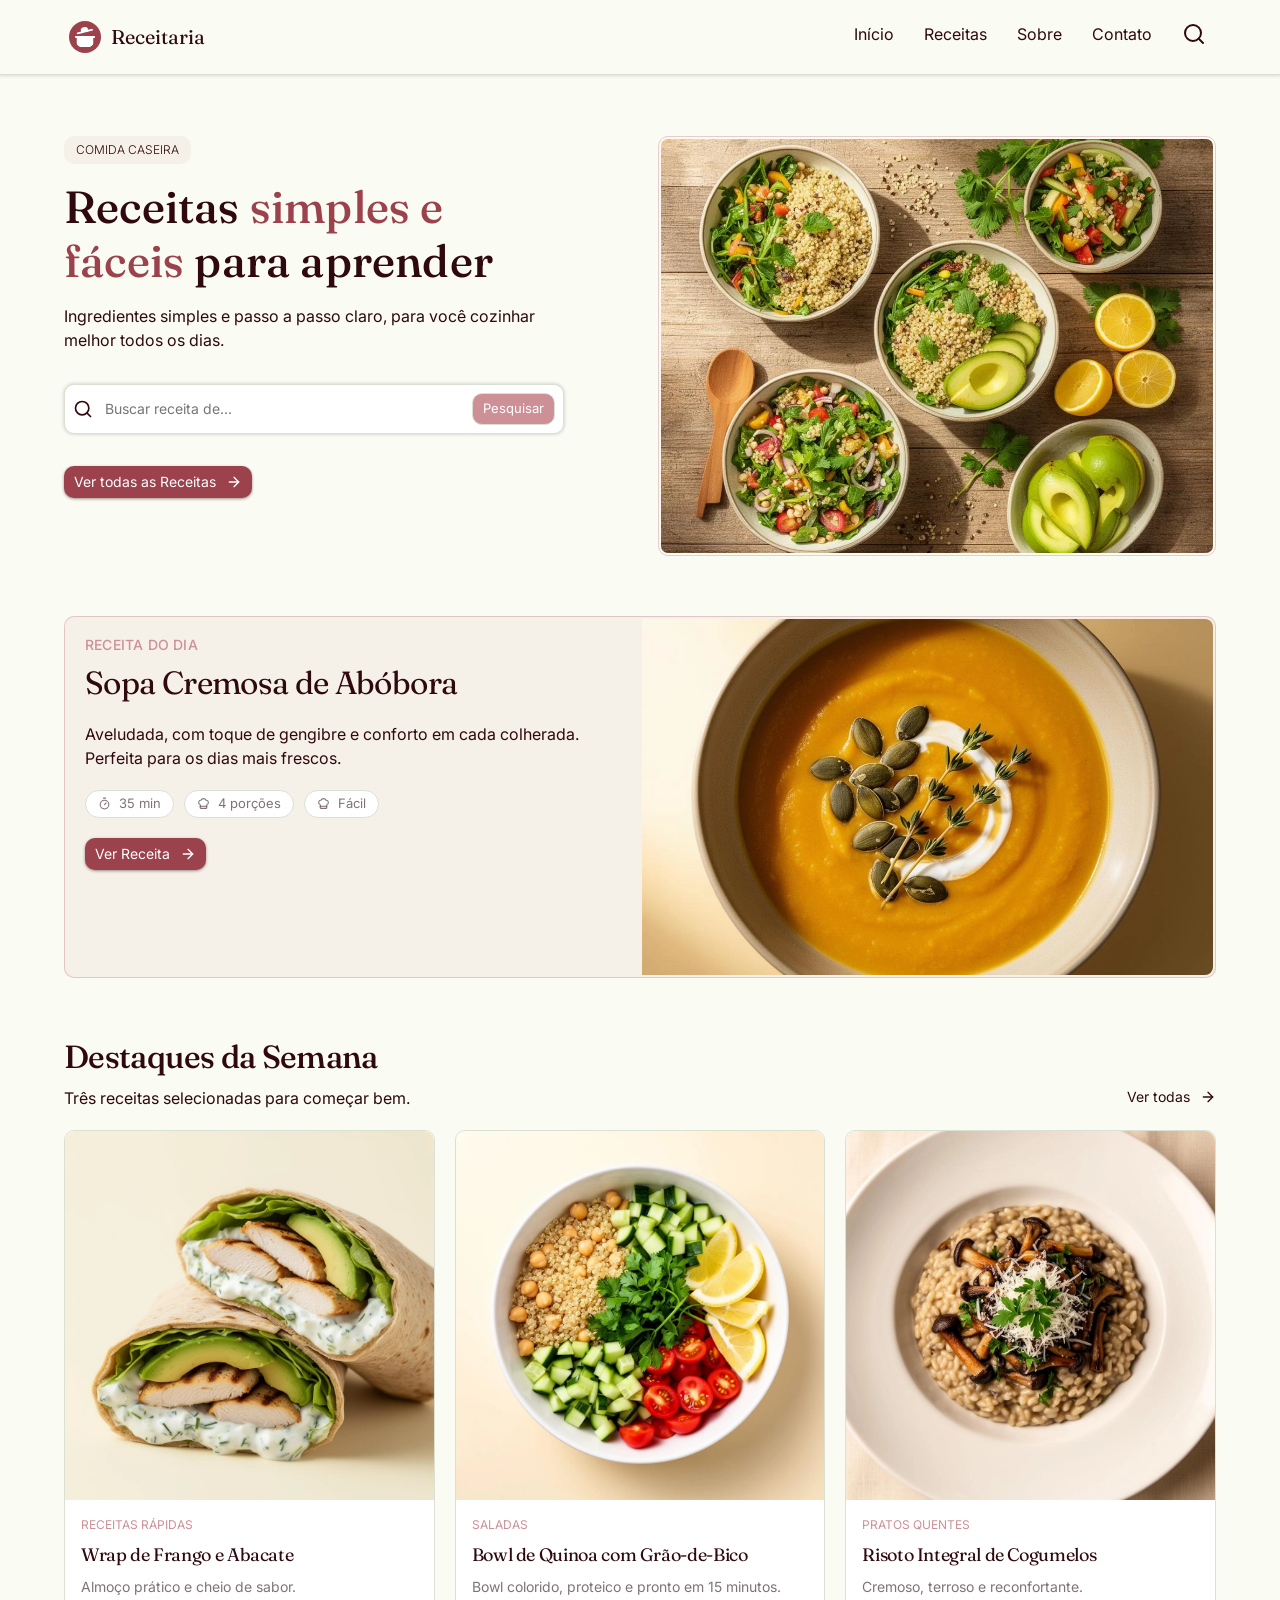
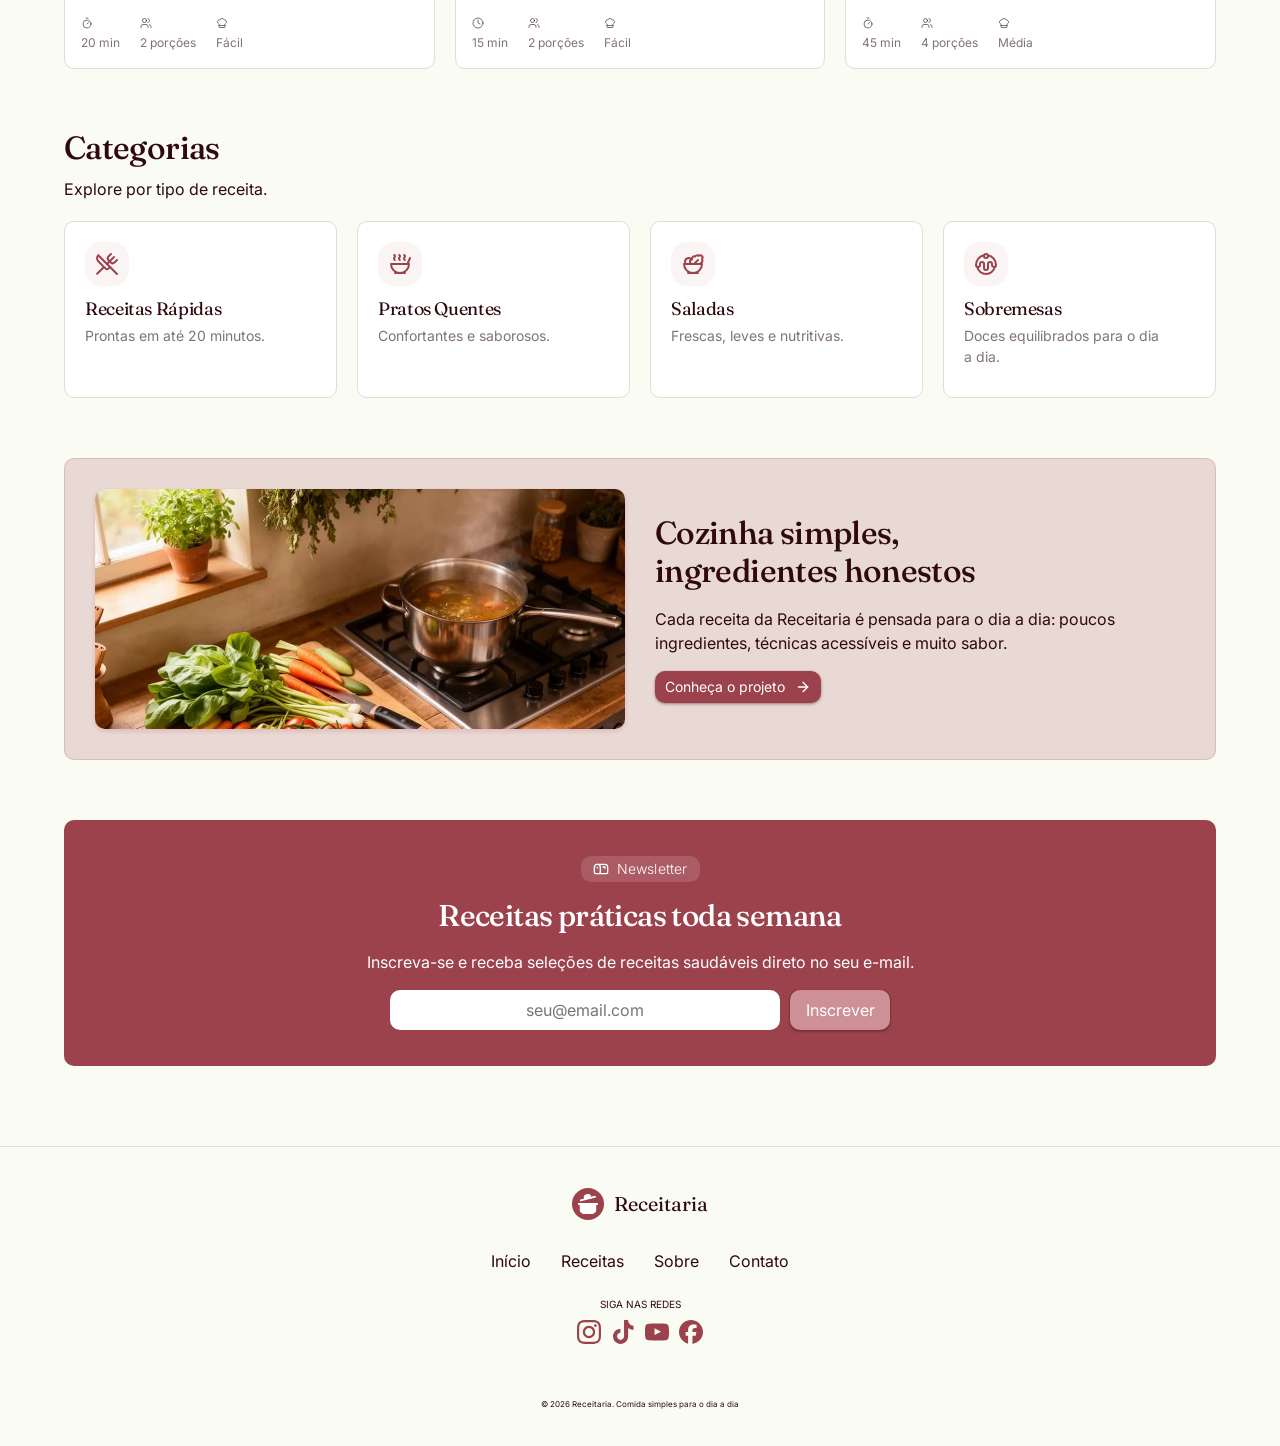
==== commit b8e388e3: "Página interna  finalizada" ====
--- a/index.html
+++ b/index.html
@@ -157,9 +157,9 @@
       <div class="container-pai">
         <!-- Hero -->
         <section id="hero" class="hero">
-          <div class="hero-item">
+          <div class="hero-item texto">
             <span class="selo">Comida Caseira</span>
-            <h1 class="titulo">
+            <h1 class="titulo-h1">
               Receitas <span class="destaque">simples e fáceis</span> para
               aprender
             </h1>
@@ -215,7 +215,7 @@
               </svg>
             </a>
           </div>
-          <div class="hero-item">
+          <div class="hero-item imagem">
             <img
               class="img-hero"
               src="./assets/img/hero.webp"
@@ -291,17 +291,13 @@
                     stroke-width="2"
                     stroke-linecap="round"
                     stroke-linejoin="round"
-                    class="svg-seta"
+                    class="svg-chef"
                     aria-hidden="true"
                   >
                     <path
-                      d="m16 2-2.3 2.3a3 3 0 0 0 0 4.2l1.8 1.8a3 3 0 0 0 4.2 0L22 8"
+                      d="M17 21a1 1 0 0 0 1-1v-5.35c0-.457.316-.844.727-1.041a4 4 0 0 0-2.134-7.589 5 5 0 0 0-9.186 0 4 4 0 0 0-2.134 7.588c.411.198.727.585.727 1.041V20a1 1 0 0 0 1 1Z"
                     ></path>
-                    <path
-                      d="M15 15 3.3 3.3a4.2 4.2 0 0 0 0 6l7.3 7.3c.7.7 2 .7 2.8 0L15 15Zm0 0 7 7"
-                    ></path>
-                    <path d="m2.1 21.8 6.4-6.3"></path>
-                    <path d="m19 5-7 7"></path>
+                    <path d="M6 17h12"></path>
                   </svg>
                   <p>Fácil</p>
                 </div>
@@ -381,7 +377,7 @@
                           stroke-width="2"
                           stroke-linecap="round"
                           stroke-linejoin="round"
-                          class="lucide lucide-timer size-3.5"
+                          class="svg-tempo"
                           aria-hidden="true"
                         >
                           <line x1="10" x2="14" y1="2" y2="2"></line>
@@ -401,7 +397,7 @@
                           stroke-width="2"
                           stroke-linecap="round"
                           stroke-linejoin="round"
-                          class="lucide lucide-users-icon lucide-users"
+                          class="svg-porcao"
                         >
                           <path d="M16 21v-2a4 4 0 0 0-4-4H6a4 4 0 0 0-4 4v2" />
                           <path d="M16 3.128a4 4 0 0 1 0 7.744" />
@@ -421,17 +417,13 @@
                           stroke-width="2"
                           stroke-linecap="round"
                           stroke-linejoin="round"
-                          class="lucide lucide-utensils-crossed size-3.5"
+                          class="svg-chef"
                           aria-hidden="true"
                         >
                           <path
-                            d="m16 2-2.3 2.3a3 3 0 0 0 0 4.2l1.8 1.8a3 3 0 0 0 4.2 0L22 8"
+                            d="M17 21a1 1 0 0 0 1-1v-5.35c0-.457.316-.844.727-1.041a4 4 0 0 0-2.134-7.589 5 5 0 0 0-9.186 0 4 4 0 0 0-2.134 7.588c.411.198.727.585.727 1.041V20a1 1 0 0 0 1 1Z"
                           ></path>
-                          <path
-                            d="M15 15 3.3 3.3a4.2 4.2 0 0 0 0 6l7.3 7.3c.7.7 2 .7 2.8 0L15 15Zm0 0 7 7"
-                          ></path>
-                          <path d="m2.1 21.8 6.4-6.3"></path>
-                          <path d="m19 5-7 7"></path>
+                          <path d="M6 17h12"></path>
                         </svg>
                         <p>Fácil</p>
                       </div>
@@ -501,17 +493,13 @@
                           stroke-width="2"
                           stroke-linecap="round"
                           stroke-linejoin="round"
-                          class="lucide lucide-utensils-crossed size-3.5"
+                          class="svg-chef"
                           aria-hidden="true"
                         >
                           <path
-                            d="m16 2-2.3 2.3a3 3 0 0 0 0 4.2l1.8 1.8a3 3 0 0 0 4.2 0L22 8"
+                            d="M17 21a1 1 0 0 0 1-1v-5.35c0-.457.316-.844.727-1.041a4 4 0 0 0-2.134-7.589 5 5 0 0 0-9.186 0 4 4 0 0 0-2.134 7.588c.411.198.727.585.727 1.041V20a1 1 0 0 0 1 1Z"
                           ></path>
-                          <path
-                            d="M15 15 3.3 3.3a4.2 4.2 0 0 0 0 6l7.3 7.3c.7.7 2 .7 2.8 0L15 15Zm0 0 7 7"
-                          ></path>
-                          <path d="m2.1 21.8 6.4-6.3"></path>
-                          <path d="m19 5-7 7"></path>
+                          <path d="M6 17h12"></path>
                         </svg>
                         <p>Fácil</p>
                       </div>
@@ -582,17 +570,13 @@
                           stroke-width="2"
                           stroke-linecap="round"
                           stroke-linejoin="round"
-                          class="lucide lucide-utensils-crossed size-3.5"
+                          class="svg-chef"
                           aria-hidden="true"
                         >
                           <path
-                            d="m16 2-2.3 2.3a3 3 0 0 0 0 4.2l1.8 1.8a3 3 0 0 0 4.2 0L22 8"
+                            d="M17 21a1 1 0 0 0 1-1v-5.35c0-.457.316-.844.727-1.041a4 4 0 0 0-2.134-7.589 5 5 0 0 0-9.186 0 4 4 0 0 0-2.134 7.588c.411.198.727.585.727 1.041V20a1 1 0 0 0 1 1Z"
                           ></path>
-                          <path
-                            d="M15 15 3.3 3.3a4.2 4.2 0 0 0 0 6l7.3 7.3c.7.7 2 .7 2.8 0L15 15Zm0 0 7 7"
-                          ></path>
-                          <path d="m2.1 21.8 6.4-6.3"></path>
-                          <path d="m19 5-7 7"></path>
+                          <path d="M6 17h12"></path>
                         </svg>
                         <p>Média</p>
                       </div>
@@ -673,7 +657,7 @@
               </div>
             </a>
 
-            <a href="./pages/receita.html">
+            <a href="./pages/receitas.html">
               <div class="categoria-item">
                 <div class="icone-categoria">
                   <svg
@@ -704,7 +688,7 @@
               </div>
             </a>
 
-            <a href="./pages/receita.html">
+            <a href="./pages/receitas.html">
               <div class="categoria-item">
                 <div class="icone-categoria">
                   <svg
--- a/assets/css/style.css
+++ b/assets/css/style.css
@@ -55,6 +55,13 @@
   letter-spacing: -0.02em;
 }
 
+.titulo-h1 {
+  font-family: var(--fonte-titulos);
+  font-size: clamp(2.4rem, 2rem + 4vw, 4.5rem);
+  color: var(--texto);
+  letter-spacing: 0.02rem;
+}
+
 .titulo {
   font-size: clamp(3rem, 3.2rem, 3.5rem);
   letter-spacing: -0.02em;
@@ -153,11 +160,16 @@
   gap: 2rem;
 }
 
-.grid-receitas .receita-item {
+.grid-receitas a .receita-item {
   border: 1px solid var(--borda);
   border-radius: 1rem;
   background-color: var(--branco);
   height: 100%;
+  transition: all 0.5s;
+}
+
+.grid-receitas a:hover .receita-item {
+  box-shadow: 0 1px 3px 1px #cd90974d;
 }
 
 .grid-receitas .receita-item img {
@@ -282,33 +294,43 @@
 
   .menu-mobile input#menu-hamburguer {
     position: absolute;
+    opacity: 0;
+    width: 0;
+    height: 0;
+  }
+
+  .menu-mobile .lista-menu-mobile {
+    position: absolute;
+    top: 2rem;
     right: 0;
-    top: -15px;
-    visibility: hidden;
-  }
-
-  .menu-mobile .lista-menu-mobile {
-    opacity: 0;
-    transition: opacity 0.3s ease-in-out;
-    position: absolute;
+    background-color: var(--fundo);
+    box-shadow: 0 0 3px 1px #54545430;
+    padding: 1.2rem;
+    border: 1px solid #e3e3e3;
+    border-radius: 10px;
+    width: 100px;
     display: flex;
     flex-direction: column;
     justify-content: center;
     align-items: flex-end;
     gap: 1rem;
-    top: 4rem;
-    right: 0;
-    background-color: var(--fundo);
-    box-shadow: 0 0 3px 1px #dcdcdc;
-    padding: 1.2rem;
-    border: 1px solid #e3e3e3;
-    border-radius: 10px;
-    width: 100px;
-  }
-
-  .menu-mobile input#menu-hamburguer:checked ~ .lista-menu-mobile {
+    opacity: 0;
+    transform: translateY(-20rem);
+    pointer-events: none;
+    transition:
+      transform 0.4s ease,
+      opacity 0.4s ease;
+  }
+
+  .icon-menu-mobile input#menu-hamburguer:checked ~ .lista-menu-mobile {
     opacity: 1;
+    transform: translateY(2rem);
+    pointer-events: auto;
     z-index: 10;
+  }
+
+  .menu-mobile .lista-menu-mobile li {
+    padding-block: 0.5rem;
   }
 
   .link {
@@ -445,6 +467,10 @@
   display: flex;
   flex-direction: column;
   gap: 1.6rem;
+}
+
+.hero .hero-item.imagem {
+  order: -1;
 }
 
 .hero .hero-item .selo {
@@ -579,7 +605,7 @@
     gap: 2rem;
   }
 
-  .categoria-item {
+  .grid-categorias a .categoria-item {
     display: flex;
     flex-direction: column;
     background-color: var(--branco);
@@ -587,6 +613,10 @@
     border-radius: 1rem;
     border: 1px solid var(--borda);
     height: 100%;
+  }
+
+  .grid-categorias a:hover .categoria-item {
+    box-shadow: 0 1px 3px 1px #cd90974d;
   }
 
   .categoria-item h3 {
@@ -747,11 +777,16 @@
 
 /*=============================================*/
 /* Página Receita Interna */
+.artigo-receita {
+  display: grid;
+  gap: 4.8rem;
+}
 
 .artigo-receita .cta-ver-receitas {
   color: var(--texto-cinza);
   padding: 0;
-  margin-bottom: 4rem;
+  margin-bottom: -20px;
+  order: -1;
 }
 
 .hero-receita {
@@ -763,22 +798,20 @@
 .hero-receita .infos {
   display: flex;
   flex-direction: column;
+  justify-content: center;
   gap: 1rem;
 }
 
 .hero-receita .infos .categoria-receita {
   font-family: var(--font-texto);
-  font-size: 1.4rem;
-  color: var(--texto-suave);
+  font-size: 1.2rem;
+  font-weight: 600;
+  background-color: var(--fundo-claro);
+  color: var(--primaria);
+  padding: 0.5rem 1.2rem;
+  border-radius: 10px;
+  width: max-content;
   text-transform: uppercase;
-  letter-spacing: 0.02rem;
-}
-
-.hero-receita .infos h1 {
-  font-family: var(--fonte-titulos);
-  font-size: clamp(3rem, 3.2rem, 3.5rem);
-  color: var(--texto);
-  letter-spacing: 0.02rem;
 }
 
 .hero-receita .infos > p {
@@ -815,8 +848,216 @@
   color: var(--texto-cinza);
 }
 
+.hero-receita .img-receita {
+  order: -1;
+}
+
 .hero-receita .img-receita img {
   border-radius: 1rem;
+}
+
+.midia {
+  display: grid;
+  gap: 3rem;
+}
+
+.midia .video video {
+  border-radius: 1rem;
+  height: 330px;
+  background: var(--fundo-claro);
+  border: 1px solid var(--borda-suave);
+  object-fit: cover;
+  object-position: center;
+}
+
+.midia .audio {
+  display: flex;
+  flex-direction: column;
+  justify-content: space-between;
+  gap: 3rem;
+  background-color: var(--branco);
+  padding: 2rem;
+  border-radius: 1rem;
+  /* border: 1px solid var(--borda-suave); */
+  border: 1px solid var(--borda);
+}
+
+.midia .audio .icone-audio {
+  padding: 1rem;
+  background-color: var(--fundo-claro);
+  width: max-content;
+  border-radius: 1.6rem;
+  margin-bottom: 2rem;
+}
+
+.midia .audio p {
+  color: var(--texto-cinza);
+  font-size: 1.4rem;
+  margin-top: 1rem;
+}
+
+.modo-preparo {
+  display: grid;
+  gap: 3rem;
+}
+
+.modo-preparo h2 {
+  margin-bottom: 1.6rem;
+}
+
+.modo-preparo .ingredientes ul {
+  display: inline-flex;
+  flex-direction: column;
+  padding-inline-start: 1rem;
+}
+
+.modo-preparo .ingredientes li {
+  list-style-type: none;
+  font-size: 1.5rem;
+  display: flex;
+  gap: 1rem;
+  align-items: center;
+  cursor: pointer;
+  user-select: none;
+  padding-block: 1rem;
+  width: 100%;
+  background-color: var(--fundo-claro);
+  padding: 1rem;
+  margin-bottom: 1rem;
+  border-radius: 1rem;
+}
+
+.modo-preparo .ingredientes li:hover {
+  background-color: #cd909742;
+}
+
+.modo-preparo .ingredientes input {
+  width: 1.6rem;
+  height: 1.6rem;
+}
+
+.modo-preparo .ingredientes label {
+  line-height: 1;
+  width: 100%;
+  cursor: pointer;
+  user-select: none;
+}
+
+.modo-preparo .ingredientes input:checked + label {
+  color: var(--texto-cinza);
+  text-decoration: line-through;
+}
+
+.modo-preparo .passos ul {
+  display: flex;
+  flex-direction: column;
+  gap: 2rem;
+}
+
+.modo-preparo .passos ul li {
+  display: flex;
+  /* display: grid;
+  grid-template-columns: 40px 1fr; */
+  gap: 1rem;
+}
+
+.modo-preparo .passos ul li span {
+  font-size: 1.8rem;
+  font-weight: 600;
+  font-family: var(--fonte-titulos);
+  color: var(--primaria);
+  background-color: var(--fundo-claro);
+  border-radius: 50%;
+  padding: 1rem;
+  line-height: 1;
+  display: flex;
+  flex-shrink: 0;
+  align-items: center;
+  justify-content: center;
+  width: 36px;
+  height: 36px;
+}
+
+.modo-preparo .passos ul li:hover span {
+  background-color: #cd909742;
+}
+
+.modo-preparo .passos ul li input {
+  position: absolute;
+  left: -5000px;
+}
+
+.modo-preparo .passos label {
+  font-size: 1.6rem;
+  padding-top: 6px;
+}
+
+.modo-preparo .passos input:checked + label {
+  color: var(--texto-cinza);
+  text-decoration: line-through;
+}
+
+.modo-preparo .passos ul li p {
+  padding-top: 6px;
+}
+
+.tabela {
+  background-color: var(--branco);
+  padding: 2rem;
+  border-radius: 1rem;
+  border: 1px solid var(--borda-suave);
+}
+
+.tabela table {
+  width: 100%;
+  border-collapse: collapse;
+}
+
+.tabela caption {
+  text-align: left;
+}
+
+.tabela caption p {
+  font-size: 1.4rem;
+  color: var(--texto-cinza);
+  margin-block: 0.6rem 2.4rem;
+}
+
+.tabela thead {
+  border-bottom: 1px solid var(--borda-suave);
+}
+
+.tabela thead tr {
+  background-color: var(--fundo-claro);
+}
+
+.tabela th,
+.tabela td,
+.tabela tr {
+  padding: 0.5rem;
+}
+
+.tabela thead th {
+  color: var(--texto-suave);
+  font-weight: 400;
+  font-size: 1.5rem;
+  text-align: left;
+}
+
+.tabela tbody th {
+  font-weight: 600;
+  color: var(--texto-suave);
+  font-size: 1.5rem;
+  text-align: left;
+}
+
+.tabela tbody tr td {
+  padding-inline: 1rem;
+  font-weight: 600;
+}
+
+.tabela tbody tr:nth-child(even) {
+  background-color: var(--fundo-claro);
 }
 
 /* ==========================================
@@ -831,6 +1072,7 @@
     }
   }
 }
+
 /* ==========================================
    MEDIA QUERIES (Telas a partir de 768px)
 ========================================== */
@@ -904,6 +1146,9 @@
     gap: 3.6rem;
     padding-top: 1.6rem;
 
+    .hero-item.imagem {
+      order: initial;
+    }
     .hero-item .img-hero {
       border-radius: 1rem;
       height: 420px;
@@ -927,11 +1172,11 @@
     padding: 4.8rem;
   }
 
-  .receita-dia.img-receita img {
+  .receita-dia .img-receita img {
     border-radius: 0 1rem 1rem 0;
     padding: 0.2rem;
     width: 100%;
-    height: 500px;
+    height: 360px;
     object-fit: cover;
     object-position: center;
   }
@@ -969,12 +1214,12 @@
   .banner-sobre {
     display: grid;
     grid-template-columns: 1fr 1fr;
+    gap: 3rem;
     align-items: center;
-    padding-block: 4rem;
-
-    .img-banner img {
-      height: 300px;
-    }
+    padding: 3rem;
+  }
+  .img-banner img {
+    height: 300px;
   }
 
   /* NEWSLETTER  */
@@ -999,5 +1244,54 @@
     grid-column: span 3;
   }
 
+  /* ----------------------- */
+  /* PÁGINA RECEITA INTERNA */
+  .hero-receita {
+    display: grid;
+    grid-template-columns: repeat(2, 1fr);
+    gap: 2rem;
+  }
+
+  .hero-receita .img-receita {
+    order: 0;
+  }
+
+  .midia {
+    grid-template-columns: repeat(3, minmax(0, 1fr));
+    gap: 2rem;
+  }
+
+  .midia .video {
+    grid-column: span 2 / span 2;
+  }
+
+  .midia .video video {
+    height: 440px;
+  }
+
+  .midia .audio audio {
+    width: 100%;
+  }
+
+  .modo-preparo {
+    grid-template-columns: repeat(2, minmax(0, 1fr));
+    gap: 2rem;
+  }
+
+  .tabela {
+    width: 50%;
+  }
+
   /* Fim Media 768px */
 }
+
+/* ==========================================
+   MEDIA QUERIES (Telas a partir de 1024px)
+========================================== */
+
+@media (min-width: 1024px) {
+  .hero-receita .infos h1,
+  .hero-receita .infos p {
+    max-width: 440px;
+  }
+}
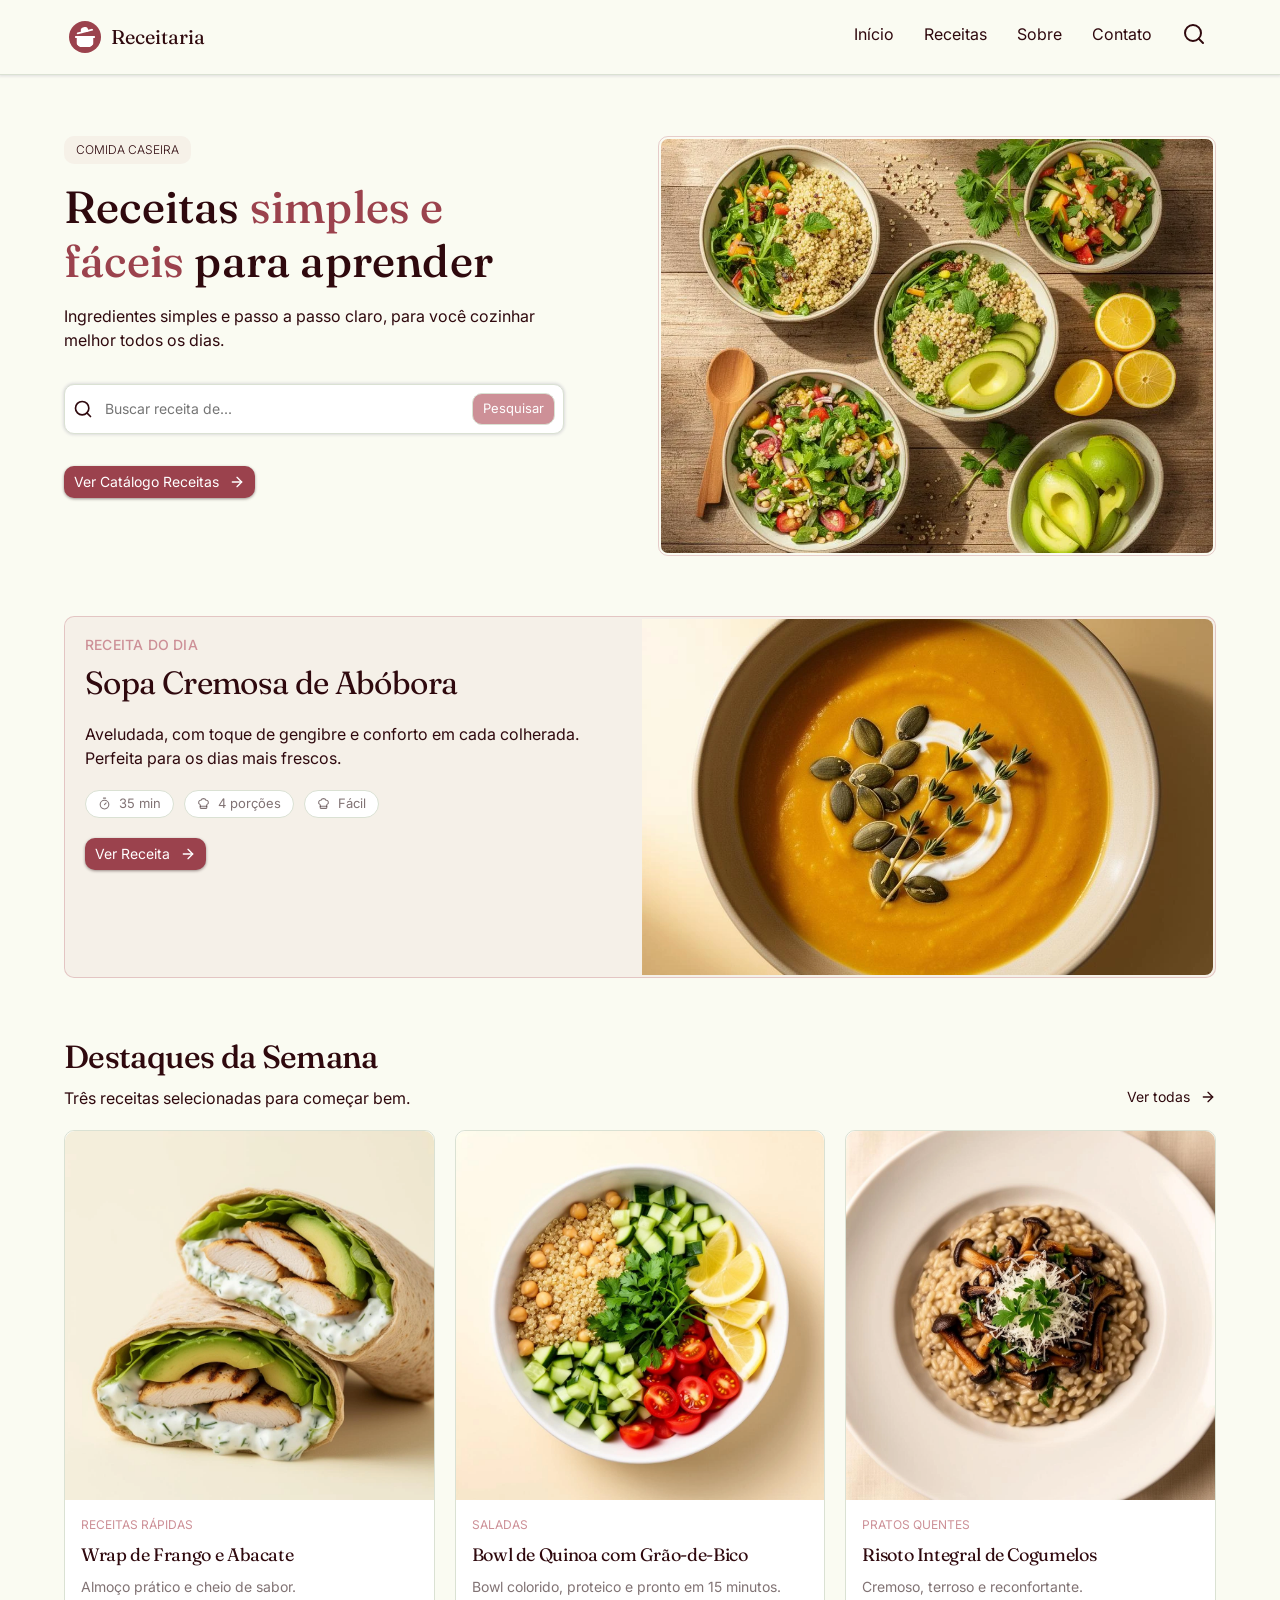
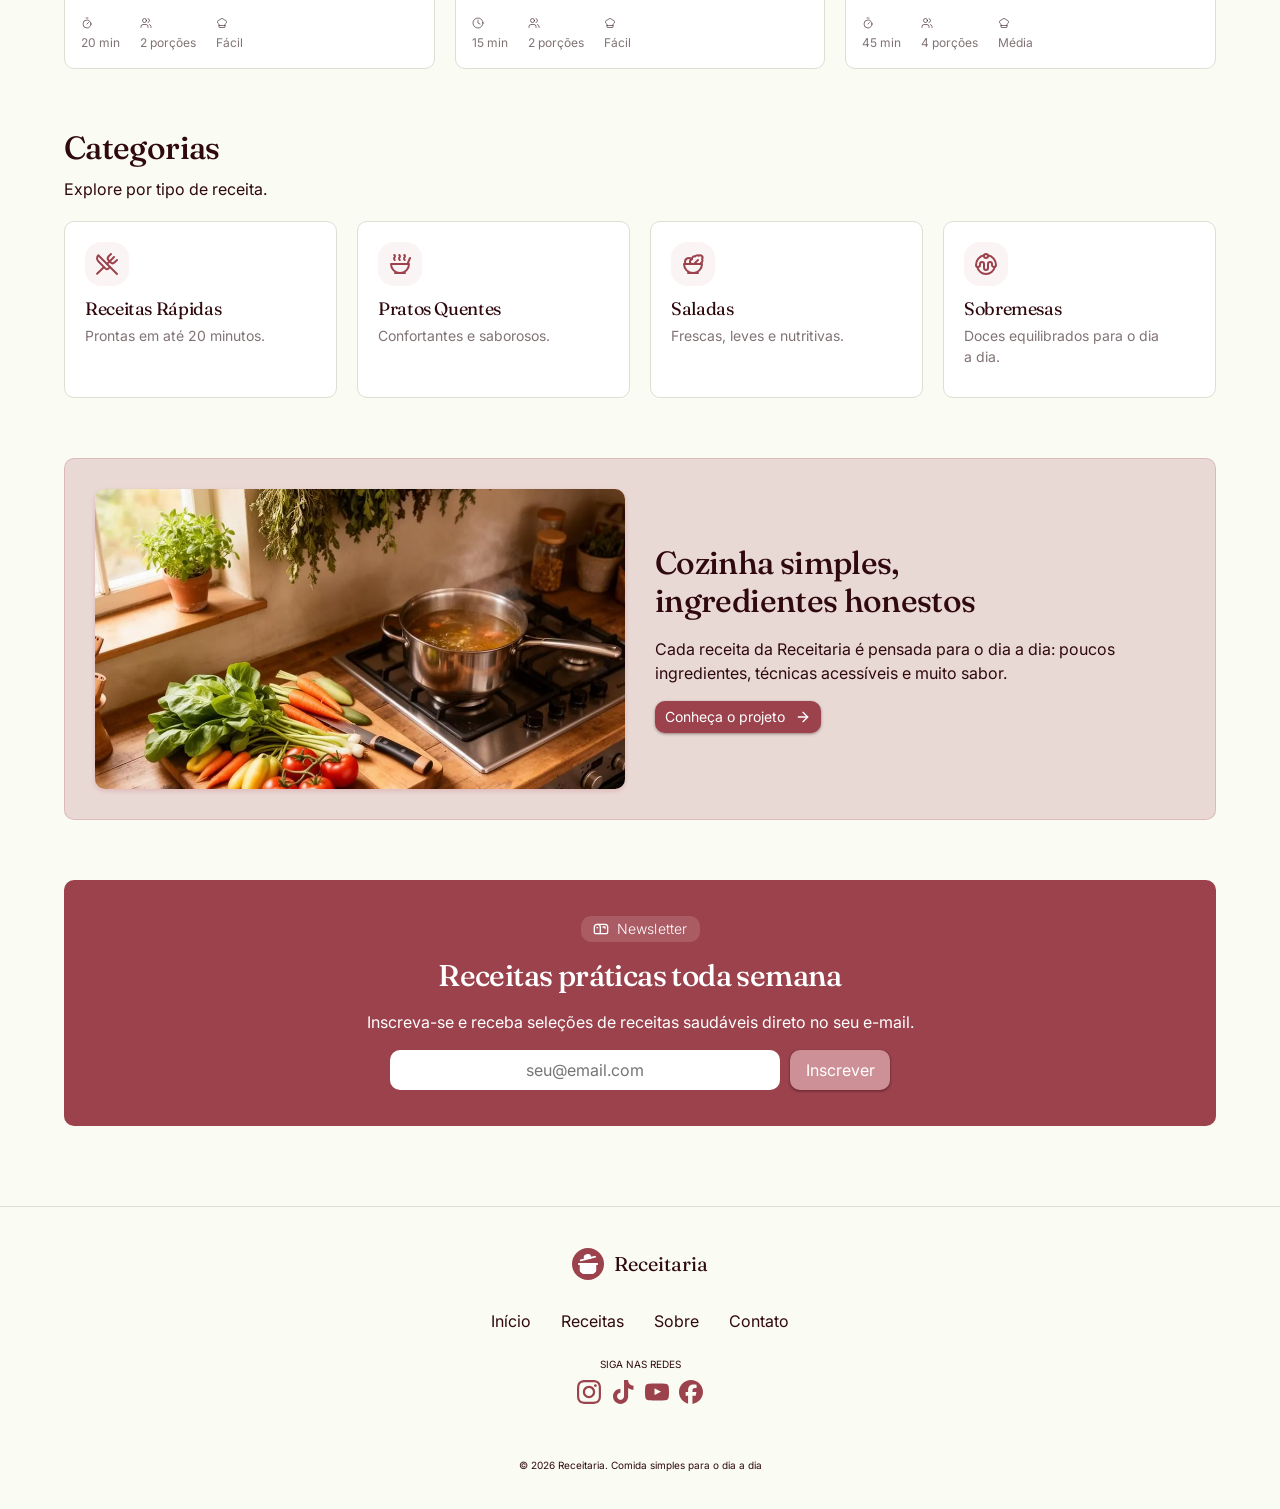
==== commit 11861ca7: "Revisão de links de navegação" ====
--- a/index.html
+++ b/index.html
@@ -119,7 +119,7 @@
           </div>
           <ul class="lista-menu">
             <li class="menu-item pagina-atual">
-              <a href="/" class="link">Início</a>
+              <a href="./" class="link">Início</a>
             </li>
             <li class="menu-item">
               <a href="./pages/receitas.html" class="link">Receitas</a>
@@ -195,8 +195,8 @@
                 <input class="btn-pesquisar" type="submit" value="Pesquisar" />
               </div>
             </form>
-            <a class="cta-receita" href="./pages/receita.html">
-              Ver todas as Receitas
+            <a class="cta-receita" href="./pages/receitas.html">
+              Ver Catálogo Receitas
               <svg
                 xmlns="http://www.w3.org/2000/svg"
                 width="24"
--- a/assets/css/style.css
+++ b/assets/css/style.css
@@ -233,118 +233,119 @@
   background: var(--fundo);
   box-shadow: 0 0 3px 1px #dcdcdc;
   z-index: 99;
-
-  .container-pai {
-    display: flex;
-    flex-direction: row;
-    justify-content: space-between;
-  }
-
-  .logo a {
-    display: flex;
-    flex-direction: row;
-    align-items: center;
-    gap: 10px;
-    padding: 5px;
-  }
-
-  .logo span {
-    font-family: var(--fonte-titulos);
-    font-size: 2rem;
-  }
-
-  .logo svg {
-    background-color: #9b424d;
-    padding: 5px;
-    border-radius: 50%;
-    width: 32px;
-    height: 32px;
-    fill: #fff;
-    stroke: #fff;
-  }
-
-  .menu {
-    display: flex;
-    justify-content: center;
-    align-items: center;
-  }
-
-  .link {
-    font-size: var(--text-sm);
-    color: var(--texto);
-  }
-
-  .link:hover {
-    color: var(--texto-destaque);
-  }
-
-  .menu-mobile {
-    display: flex;
-    align-items: center;
-    gap: 1.2rem;
-  }
-
-  .lista-menu {
-    display: none;
-  }
-
-  .menu-mobile .icon-menu-mobile {
-    position: relative;
-  }
-
-  .menu-mobile input#menu-hamburguer {
-    position: absolute;
-    opacity: 0;
-    width: 0;
-    height: 0;
-  }
-
-  .menu-mobile .lista-menu-mobile {
-    position: absolute;
-    top: 2rem;
-    right: 0;
-    background-color: var(--fundo);
-    box-shadow: 0 0 3px 1px #54545430;
-    padding: 1.2rem;
-    border: 1px solid #e3e3e3;
-    border-radius: 10px;
-    width: 100px;
-    display: flex;
-    flex-direction: column;
-    justify-content: center;
-    align-items: flex-end;
-    gap: 1rem;
-    opacity: 0;
-    transform: translateY(-20rem);
-    pointer-events: none;
-    transition:
-      transform 0.4s ease,
-      opacity 0.4s ease;
-  }
-
-  .icon-menu-mobile input#menu-hamburguer:checked ~ .lista-menu-mobile {
-    opacity: 1;
-    transform: translateY(2rem);
-    pointer-events: auto;
-    z-index: 10;
-  }
-
-  .menu-mobile .lista-menu-mobile li {
-    padding-block: 0.5rem;
-  }
-
-  .link {
-    color: var(--texto);
-    font-size: 1.6rem;
-    padding: 0 1rem;
-    display: inline-block;
-  }
-
-  .link:hover {
-    color: var(--primaria);
-  }
-  /* fim header */
-}
+}
+.header .container-pai {
+  display: flex;
+  flex-direction: row;
+  justify-content: space-between;
+}
+
+.header .logo a {
+  display: flex;
+  flex-direction: row;
+  align-items: center;
+  gap: 10px;
+  padding: 5px;
+}
+
+.header .logo span {
+  font-family: var(--fonte-titulos);
+  font-size: 2rem;
+}
+
+.header .logo svg {
+  flex-shrink: 0;
+  background-color: #9b424d;
+  padding: 5px;
+  border-radius: 50%;
+  width: 32px;
+  height: 32px;
+  fill: #fff;
+  stroke: #fff;
+}
+
+.header .menu {
+  display: flex;
+  justify-content: center;
+  align-items: center;
+}
+
+.header .link {
+  font-size: var(--text-sm);
+  color: var(--texto);
+}
+
+.header .link:hover {
+  color: var(--texto-destaque);
+}
+
+.header .menu-mobile {
+  display: flex;
+  align-items: center;
+  gap: 1.2rem;
+}
+
+.header .lista-menu {
+  display: none;
+}
+
+.header .menu-mobile .icon-menu-mobile {
+  position: relative;
+  flex-shrink: 0;
+}
+
+.header .menu-mobile input#menu-hamburguer {
+  position: absolute;
+  opacity: 0;
+  width: 0;
+  height: 0;
+}
+
+.header .menu-mobile .lista-menu-mobile {
+  position: absolute;
+  top: 2rem;
+  right: 0;
+  background-color: var(--fundo);
+  box-shadow: 0 0 3px 1px #54545430;
+  padding: 1.2rem;
+  border: 1px solid #e3e3e3;
+  border-radius: 10px;
+  width: 100px;
+  display: flex;
+  flex-direction: column;
+  justify-content: center;
+  align-items: flex-end;
+  gap: 1rem;
+  opacity: 0;
+  transform: translateY(-20rem);
+  pointer-events: none;
+  transition:
+    transform 0.4s ease,
+    opacity 0.4s ease;
+}
+
+.header .icon-menu-mobile input#menu-hamburguer:checked ~ .lista-menu-mobile {
+  opacity: 1;
+  transform: translateY(2rem);
+  pointer-events: auto;
+  z-index: 10;
+}
+
+.header .menu-mobile .lista-menu-mobile li {
+  padding-block: 0.5rem;
+}
+
+.header .link {
+  color: var(--texto);
+  font-size: 1.6rem;
+  padding: 0 1rem;
+  display: inline-block;
+}
+
+.header .link:hover {
+  color: var(--primaria);
+}
+/* fim header */
 
 /* FOOTER */
 .footer {
@@ -352,96 +353,95 @@
   padding: 1.6rem;
   background: var(--fundo);
   border-top: 1px solid #dae1d3;
-
-  .container-pai {
-    display: flex;
-    flex-direction: row;
-    flex-wrap: wrap;
-    row-gap: 1rem;
-    margin-bottom: 2.4rem;
-  }
-
-  .container-item {
-    width: 50%;
-  }
-
-  .container-item.logo {
-    width: 100%;
-  }
-
-  .logo a {
-    display: flex;
-    flex-direction: row;
-    align-items: center;
-    gap: 1rem;
-    padding: 5px;
-  }
-
-  .logo span {
-    font-family: var(--fonte-titulos);
-    font-size: 2rem;
-  }
-
-  .logo svg {
-    background-color: #9b424d;
-    padding: 5px;
-    border-radius: 50%;
-    width: 32px;
-    height: 32px;
-    fill: #fff;
-    stroke: #fff;
-  }
-
-  .menu .lista {
-    display: flex;
-    flex-direction: column;
-    gap: 1rem;
-    padding: 0;
-  }
-
-  .link {
-    color: var(--texto);
-    font-size: 1.6rem;
-    padding: 0 1rem;
-    display: inline-block;
-  }
-
-  .link:hover {
-    color: var(--primaria);
-  }
-
-  .container-item.social {
-    display: flex;
-    flex-direction: column;
-    justify-content: end;
-    align-items: flex-end;
-    gap: 0.8rem;
-  }
-
-  .social p {
-    font-size: 1rem;
-    text-transform: uppercase;
-  }
-
-  .social .link-social {
-    display: flex;
-    flex-direction: row;
-    gap: 1rem;
-  }
-
-  .social .link-social svg {
-    width: clamp(2rem, 2.4rem, 3rem);
-    height: auto;
-  }
-
-  .text-footer {
-    font-size: 0.8rem;
-    color: var(--texto);
-    padding-inline: 1rem;
-  }
-
-  /* fim footer */
-}
+}
+.footer .container-pai {
+  display: flex;
+  flex-direction: row;
+  flex-wrap: wrap;
+  row-gap: 1rem;
+  margin-bottom: 2.4rem;
+}
+
+.footer .container-item {
+  width: 50%;
+}
+
+.footer .container-item.logo {
+  width: 100%;
+}
+
+.footer .logo a {
+  display: flex;
+  flex-direction: row;
+  align-items: center;
+  gap: 1rem;
+  padding: 5px;
+}
+
+.footer .logo span {
+  font-family: var(--fonte-titulos);
+  font-size: 2rem;
+}
+
+.footer .logo svg {
+  background-color: #9b424d;
+  padding: 5px;
+  border-radius: 50%;
+  width: 32px;
+  height: 32px;
+  fill: #fff;
+  stroke: #fff;
+}
+
+.footer .menu .lista {
+  display: flex;
+  flex-direction: column;
+  gap: 1rem;
+  padding: 0;
+}
+
+.footer .link {
+  color: var(--texto);
+  font-size: 1.6rem;
+  padding: 0 1rem;
+  display: inline-block;
+}
+
+.footer .link:hover {
+  color: var(--primaria);
+}
+
+.footer .container-item.social {
+  display: flex;
+  flex-direction: column;
+  justify-content: end;
+  align-items: flex-end;
+  gap: 0.8rem;
+}
+
+.footer .social p {
+  font-size: 1rem;
+  text-transform: uppercase;
+}
+
+.footer .social .link-social {
+  display: flex;
+  flex-direction: row;
+  gap: 1rem;
+}
+
+.footer .social .link-social svg {
+  width: clamp(2rem, 2.4rem, 3rem);
+  height: auto;
+}
+
+.footer .text-footer {
+  font-size: 1rem;
+  color: var(--texto);
+  padding-inline: 1rem;
+}
+
+/* fim footer */
 
 /* MAIN CONTEUDO */
 .conteudo {
@@ -463,6 +463,7 @@
   gap: 2rem;
   /* padding-top: 2.4rem; */
 }
+
 .hero .hero-item {
   display: flex;
   flex-direction: column;
@@ -522,6 +523,7 @@
   border: 1px solid var(--borda-suave);
   border-radius: 1rem;
 }
+
 .receita-dia .infos {
   display: flex;
   flex-direction: column;
@@ -581,65 +583,64 @@
   display: flex;
   flex-direction: column;
   gap: 1rem;
-
-  p {
-    margin-bottom: 1rem;
-  }
-
-  /*fim destaques*/
-}
+}
+
+.destaques p {
+  margin-bottom: 1rem;
+}
+
+/*fim destaques*/
 
 /* CATEGORIAS */
 .categorias {
   display: flex;
   flex-direction: column;
   gap: 1rem;
-
-  p {
-    margin-bottom: 1rem;
-  }
-
-  .grid-categorias {
-    display: grid;
-    grid-template-columns: 1fr;
-    gap: 2rem;
-  }
-
-  .grid-categorias a .categoria-item {
-    display: flex;
-    flex-direction: column;
-    background-color: var(--branco);
-    padding: 2rem;
-    border-radius: 1rem;
-    border: 1px solid var(--borda);
-    height: 100%;
-  }
-
-  .grid-categorias a:hover .categoria-item {
-    box-shadow: 0 1px 3px 1px #cd90974d;
-  }
-
-  .categoria-item h3 {
-    padding-bottom: 0.5rem;
-  }
-
-  .categoria-item p {
-    font-size: 1.4rem;
-    color: var(--texto-cinza);
-  }
-
-  .icone-categoria {
-    padding: 1rem;
-    background-color: var(--fundo-claro);
-    width: max-content;
-    border-radius: 1.6rem;
-    margin-bottom: 1.2rem;
-  }
-  .icone-categoria svg {
-    stroke: var(--primaria);
-  }
-  /* fim categorias*/
-}
+}
+.categorias p {
+  margin-bottom: 1rem;
+}
+
+.categorias .grid-categorias {
+  display: grid;
+  grid-template-columns: 1fr;
+  gap: 2rem;
+}
+
+.categorias .grid-categorias a .categoria-item {
+  display: flex;
+  flex-direction: column;
+  background-color: var(--branco);
+  padding: 2rem;
+  border-radius: 1rem;
+  border: 1px solid var(--borda);
+  height: 100%;
+}
+
+.categorias .grid-categorias a:hover .categoria-item {
+  box-shadow: 0 1px 3px 1px #cd90974d;
+}
+
+.categorias .categoria-item h3 {
+  padding-bottom: 0.5rem;
+}
+
+.categorias .categoria-item p {
+  font-size: 1.4rem;
+  color: var(--texto-cinza);
+}
+
+.categorias .icone-categoria {
+  padding: 1rem;
+  background-color: var(--fundo-claro);
+  width: max-content;
+  border-radius: 1.6rem;
+  margin-bottom: 1.2rem;
+}
+.categorias .icone-categoria svg {
+  stroke: var(--primaria);
+}
+/* fim categorias*/
 
 /* SOBRE */
 .banner-sobre {
@@ -650,24 +651,24 @@
   background-color: #9b424d2e;
   border: 1px solid var(--borda-suave);
   border-radius: 1rem;
-
-  .img-banner img {
-    border-radius: 1rem;
-    height: 240px;
-    width: 100%;
-    object-fit: cover;
-    object-position: center;
-    box-shadow: 0 2px 5px var(--borda-suave);
-  }
-
-  .conteudo-banner {
-    display: flex;
-    flex-direction: column;
-    gap: 1.6rem;
-  }
-
-  /* fim sobre */
-}
+}
+
+.banner-sobre .img-banner img {
+  border-radius: 1rem;
+  height: 300px;
+  width: 100%;
+  object-fit: cover;
+  object-position: center;
+  box-shadow: 0 2px 5px var(--borda-suave);
+}
+
+.banner-sobre .conteudo-banner {
+  display: flex;
+  flex-direction: column;
+  gap: 1.6rem;
+}
+
+/* fim sobre */
 
 /* NEWSLETTER  */
 .newsletter {
@@ -679,58 +680,57 @@
   background-color: var(--primaria);
   border-radius: 1rem;
   color: var(--branco);
-
-  .emblema {
-    display: flex;
-    align-items: center;
-    gap: 0.8rem;
-    background-color: #cd909752;
-    padding: 0.5rem 1.2rem;
-    border-radius: 1rem;
-  }
-
-  .emblema h2 {
-    font-family: var(--font-texto);
-    font-size: 1.4rem;
-    color: var(--branco);
-    font-weight: 300;
-    letter-spacing: 0.02rem;
-  }
-
-  .emblema .svg-mailbox {
-    width: 1.6rem;
-    height: 1.6rem;
-    stroke: var(--branco);
-  }
-
-  h3 {
-    font-size: 3rem;
-  }
-
-  .form-newsletter {
-    display: flex;
-    flex-direction: column;
-    gap: 1rem;
-    width: 100%;
-  }
-
-  .form-newsletter input {
-    max-width: 500px;
-    width: 100%;
-    padding: 0.8rem;
-    border-radius: 1rem;
-    border: none;
-    text-align: center;
-  }
-
-  .form-newsletter input[type="submit"] {
-    background-color: var(--texto-suave);
-    color: var(--branco);
-    box-shadow: 0 1px 2px 1px #1f050845;
-  }
-
-  /* fim newsletter */
-}
+}
+.newsletter .emblema {
+  display: flex;
+  align-items: center;
+  gap: 0.8rem;
+  background-color: #cd909752;
+  padding: 0.5rem 1.2rem;
+  border-radius: 1rem;
+}
+
+.newsletter .emblema h2 {
+  font-family: var(--font-texto);
+  font-size: 1.4rem;
+  color: var(--branco);
+  font-weight: 300;
+  letter-spacing: 0.02rem;
+}
+
+.newsletter .emblema .svg-mailbox {
+  width: 1.6rem;
+  height: 1.6rem;
+  stroke: var(--branco);
+}
+
+.newsletter h3 {
+  font-size: 3rem;
+}
+
+.newsletter .form-newsletter {
+  display: flex;
+  flex-direction: column;
+  gap: 1rem;
+  width: 100%;
+}
+
+.newsletter .form-newsletter input {
+  max-width: 500px;
+  width: 100%;
+  padding: 0.8rem;
+  border-radius: 1rem;
+  border: none;
+  text-align: center;
+}
+
+.newsletter .form-newsletter input[type="submit"] {
+  background-color: var(--texto-suave);
+  color: var(--branco);
+  box-shadow: 0 1px 2px 1px #1f050845;
+}
+
+/* fim newsletter */
 
 /*===========================================*/
 
@@ -740,6 +740,10 @@
   display: grid;
   grid-template-columns: 1fr;
   gap: 1.6rem;
+}
+
+.section-categorias > p {
+  color: var(--texto-cinza);
 }
 
 .section-categorias .form-pesquisa {
@@ -786,6 +790,7 @@
   color: var(--texto-cinza);
   padding: 0;
   margin-bottom: -20px;
+  width: max-content;
   order: -1;
 }
 
@@ -956,8 +961,6 @@
 
 .modo-preparo .passos ul li {
   display: flex;
-  /* display: grid;
-  grid-template-columns: 40px 1fr; */
   gap: 1rem;
 }
 
@@ -1058,6 +1061,241 @@
 
 .tabela tbody tr:nth-child(even) {
   background-color: var(--fundo-claro);
+}
+
+/*=============================================*/
+/* Página Sobre */
+
+#pagina-sobre .conteudo .container-pai {
+  gap: 4rem;
+}
+
+.header-sobre h1 {
+  font-family: var(--font-texto);
+  font-size: 1.2rem;
+  text-transform: uppercase;
+  color: var(--primaria);
+  margin-bottom: 1.2rem;
+}
+
+.header-sobre p {
+  font-family: var(--fonte-titulos);
+  font-size: clamp(2.4rem, 2rem + 4vw, 4.5rem);
+  color: var(--texto);
+  line-height: 1;
+  letter-spacing: 0.02em;
+}
+
+.conteudo-sobre {
+  display: grid;
+  gap: 2rem;
+}
+
+.conteudo-sobre .texto-sobre {
+  display: flex;
+  flex-direction: column;
+  gap: 2rem;
+}
+
+.conteudo-sobre img {
+  border-radius: 1rem;
+  height: 400px;
+  object-fit: cover;
+  object-position: center;
+}
+
+.conteudo-sobre figure {
+  display: flex;
+  flex-direction: column;
+  gap: 1rem;
+  align-items: flex-start;
+}
+
+.conteudo-sobre figcaption {
+  display: flex;
+  flex-direction: column;
+  align-items: flex-start;
+  padding-left: 0.8rem;
+}
+
+.conteudo-sobre .nome {
+  font-family: var(--fonte-titulos);
+  color: var(--texto);
+  font-size: 2rem;
+  text-align: left;
+}
+
+.conteudo-sobre .profissao {
+  color: var(--texto);
+  font-size: 1.4rem;
+  color: var(--texto-cinza);
+  text-align: left;
+}
+
+.conteudo-sobre .texto-sobre {
+  padding-inline: 0.8rem;
+}
+
+.conteudo-sobre p {
+  font-size: 1.65rem;
+}
+
+.conteudo-sobre blockquote {
+  border-left: 4px solid var(--primaria);
+  border-radius: 0.2rem;
+  padding-left: 1.4rem;
+  color: var(--texto-cinza);
+  font-size: 1.8rem;
+  font-style: italic;
+}
+
+/*=============================================*/
+/* Página Contato */
+#pagina-contato .titulo-topo {
+  display: flex;
+  flex-direction: column;
+  align-items: center;
+  gap: 1rem;
+}
+#pagina-contato .texto-decor {
+  font-family: var(--font-texto);
+  font-size: 1.2rem;
+  text-transform: uppercase;
+  color: var(--primaria);
+  text-align: center;
+}
+
+#pagina-contato h1 {
+  text-align: center;
+}
+
+#pagina-contato .titulo-topo p {
+  font-family: var(--font-texto);
+  color: var(--texto-cinza);
+  font-size: 1.6rem;
+  text-align: center;
+}
+
+.formularios {
+  display: grid;
+  gap: 1rem;
+  grid-template-columns: 1fr 1fr;
+  max-width: 560px;
+  width: 100%;
+  margin: 0 auto;
+  background-color: var(--branco);
+  padding: 2.2rem;
+  border: 1px solid var(--borda);
+  border-radius: 1rem;
+  position: relative;
+}
+
+.formularios::before {
+  content: "";
+  background-color: #cd90979c;
+  border-radius: 1rem;
+  width: 90%;
+  height: 46px;
+  position: absolute;
+  top: 16px;
+  left: 50%;
+  transform: translateX(-50%);
+  z-index: 9;
+}
+
+.formularios input[type="radio"] {
+  opacity: 0;
+  position: absolute;
+  pointer-events: none;
+}
+
+.formularios .label {
+  display: flex;
+  flex-direction: row;
+  align-items: center;
+  justify-content: center;
+  gap: 1rem;
+  max-width: 136px;
+  width: 100%;
+  background-color: var(--fundo-claro);
+  border-radius: 1rem;
+  padding: 0.6rem 1rem;
+  margin-bottom: 1.4rem;
+  font-size: 1.4rem;
+  cursor: pointer;
+  z-index: 10;
+  color: var(--texto-cinza);
+}
+
+.formularios .label:nth-child(2) {
+  justify-self: flex-end;
+}
+.formularios .label:nth-child(4) {
+  justify-self: flex-start;
+}
+
+#form-contato:checked + label,
+#form-receita:checked + label {
+  color: var(--branco);
+  background-color: var(--primaria);
+}
+
+.formularios .label svg {
+  width: 1.6rem;
+  height: 1.6rem;
+}
+
+.formularios .enviar {
+  display: none;
+}
+
+#form-contato:checked ~ #enviar-contato,
+#form-receita:checked ~ #enviar-receita {
+  display: grid;
+  grid-column: span 2;
+  gap: 2rem;
+}
+
+.formularios .enviar form {
+  display: flex;
+  flex-direction: column;
+  gap: 1.4rem;
+}
+
+.formularios .campo {
+  display: flex;
+  flex-direction: column;
+  gap: 0.5rem;
+}
+
+.formularios .campo label {
+  font-size: 1.4rem;
+  font-weight: 500;
+}
+
+.formularios .campo input,
+.formularios .campo textarea {
+  font-size: 1.5rem;
+  padding: 0.8rem 1.2rem;
+  border-radius: 1rem;
+  border: 1px solid var(--borda);
+  box-shadow: 0 1px 2px 1px #cd909736;
+}
+
+.formularios .campo input:focus-visible,
+.formularios .campo textarea:focus-visible {
+  outline: none;
+  border: 1px solid var(--primaria);
+}
+
+.formularios input[type="submit"] {
+  background-color: var(--destaque);
+  border: 1px solid #ca9509;
+  border-radius: 1rem;
+  padding: 0.8rem 1.2rem;
+  font-size: 1.3rem;
+  font-weight: 600;
+  text-transform: uppercase;
 }
 
 /* ==========================================
@@ -1081,56 +1319,55 @@
   /* HEADER */
   .header {
     padding: 1.6rem;
-
-    .menu-mobile {
-      display: none;
-    }
-
-    .lista-menu {
-      display: flex;
-      gap: 1rem;
-    }
-
-    .link {
-      font-size: 1.6rem;
-    }
+  }
+  .header .menu-mobile {
+    display: none;
+  }
+
+  .header .lista-menu {
+    display: flex;
+    gap: 1rem;
+  }
+
+  .header .link {
+    font-size: 1.6rem;
   }
 
   /* FOOTER */
   .footer {
     padding: 3.6rem;
-
-    .container-pai {
-      flex-direction: column;
-      gap: 2.4rem;
-    }
-
-    .container-item {
-      width: 100%;
-    }
-
-    .container-item.logo a {
-      justify-content: center;
-    }
-
-    .container-item.menu .lista {
-      display: flex;
-      flex-direction: row;
-      justify-content: center;
-      align-items: center;
-    }
-
-    .container-item.social {
-      flex-direction: column;
-      justify-content: center;
-      align-items: center;
-    }
-
-    .text-footer {
-      padding-top: 3rem;
-      display: block;
-      text-align: center;
-    }
+  }
+  .footer .container-pai {
+    flex-direction: column;
+    gap: 2.4rem;
+  }
+
+  .footer .container-item {
+    width: 100%;
+  }
+
+  .footer .container-item.logo a {
+    max-width: max-content;
+    margin: 0 auto;
+  }
+
+  .footer .container-item.menu .lista {
+    display: flex;
+    flex-direction: row;
+    justify-content: center;
+    align-items: center;
+  }
+
+  .footer .container-item.social {
+    flex-direction: column;
+    justify-content: center;
+    align-items: center;
+  }
+
+  .footer .text-footer {
+    padding-top: 3rem;
+    display: block;
+    text-align: center;
   }
 
   /* MAIN CONTEUDO */
@@ -1219,7 +1456,7 @@
     padding: 3rem;
   }
   .img-banner img {
-    height: 300px;
+    height: 500px;
   }
 
   /* NEWSLETTER  */
@@ -1282,6 +1519,32 @@
     width: 50%;
   }
 
+  /* ----------------------- */
+  /* PÁGINA RECEITAS */
+  #pagina-sobre .conteudo .container-pai {
+    gap: 4rem;
+    max-width: 86.4rem;
+  }
+  .conteudo-sobre {
+    grid-template-columns: 1fr 2fr;
+    gap: 3rem;
+  }
+  .conteudo-sobre figure,
+  .conteudo-sobre figcaption {
+    align-items: center;
+  }
+
+  .conteudo-sobre .nome,
+  .conteudo-sobre .profissao {
+    text-align: center;
+  }
+
+  /* ----------------------- */
+  /* PÁGINA CONTATO */
+  .formularios::before {
+    width: 55%;
+  }
+
   /* Fim Media 768px */
 }
 
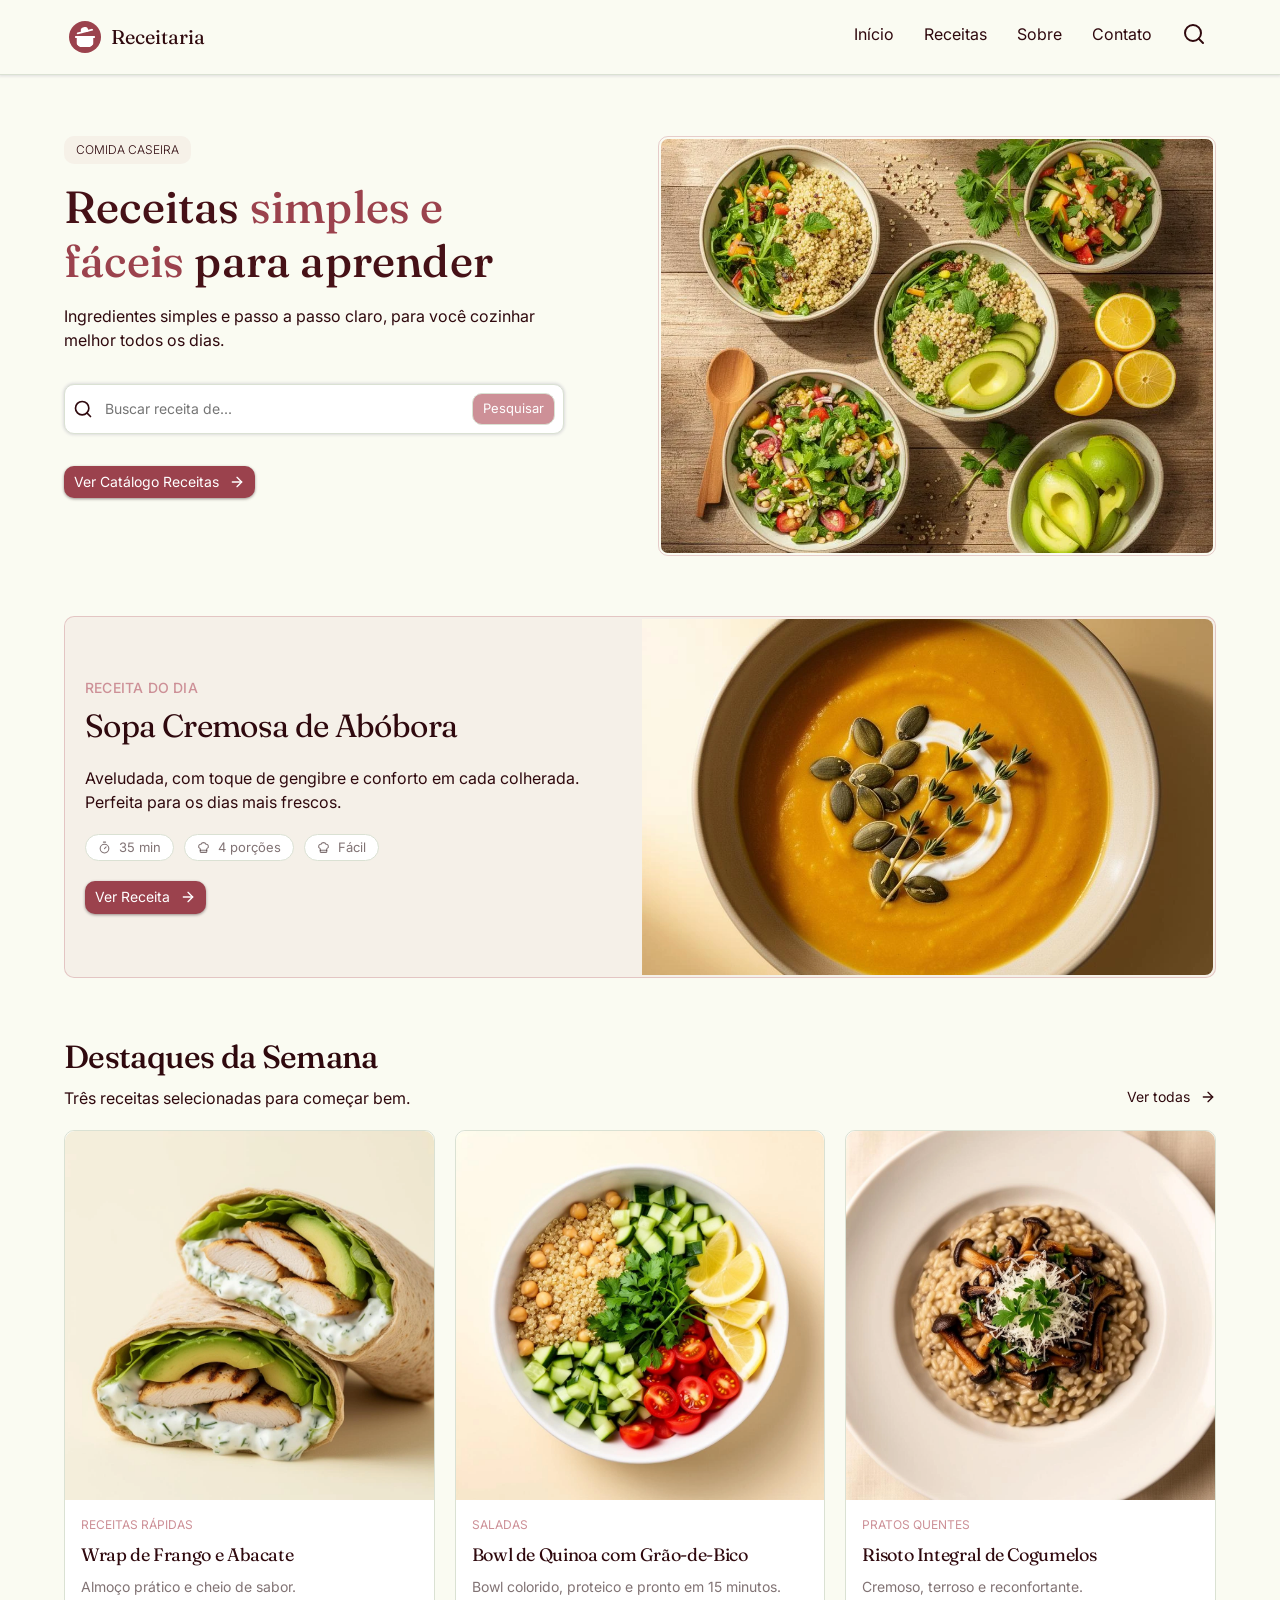
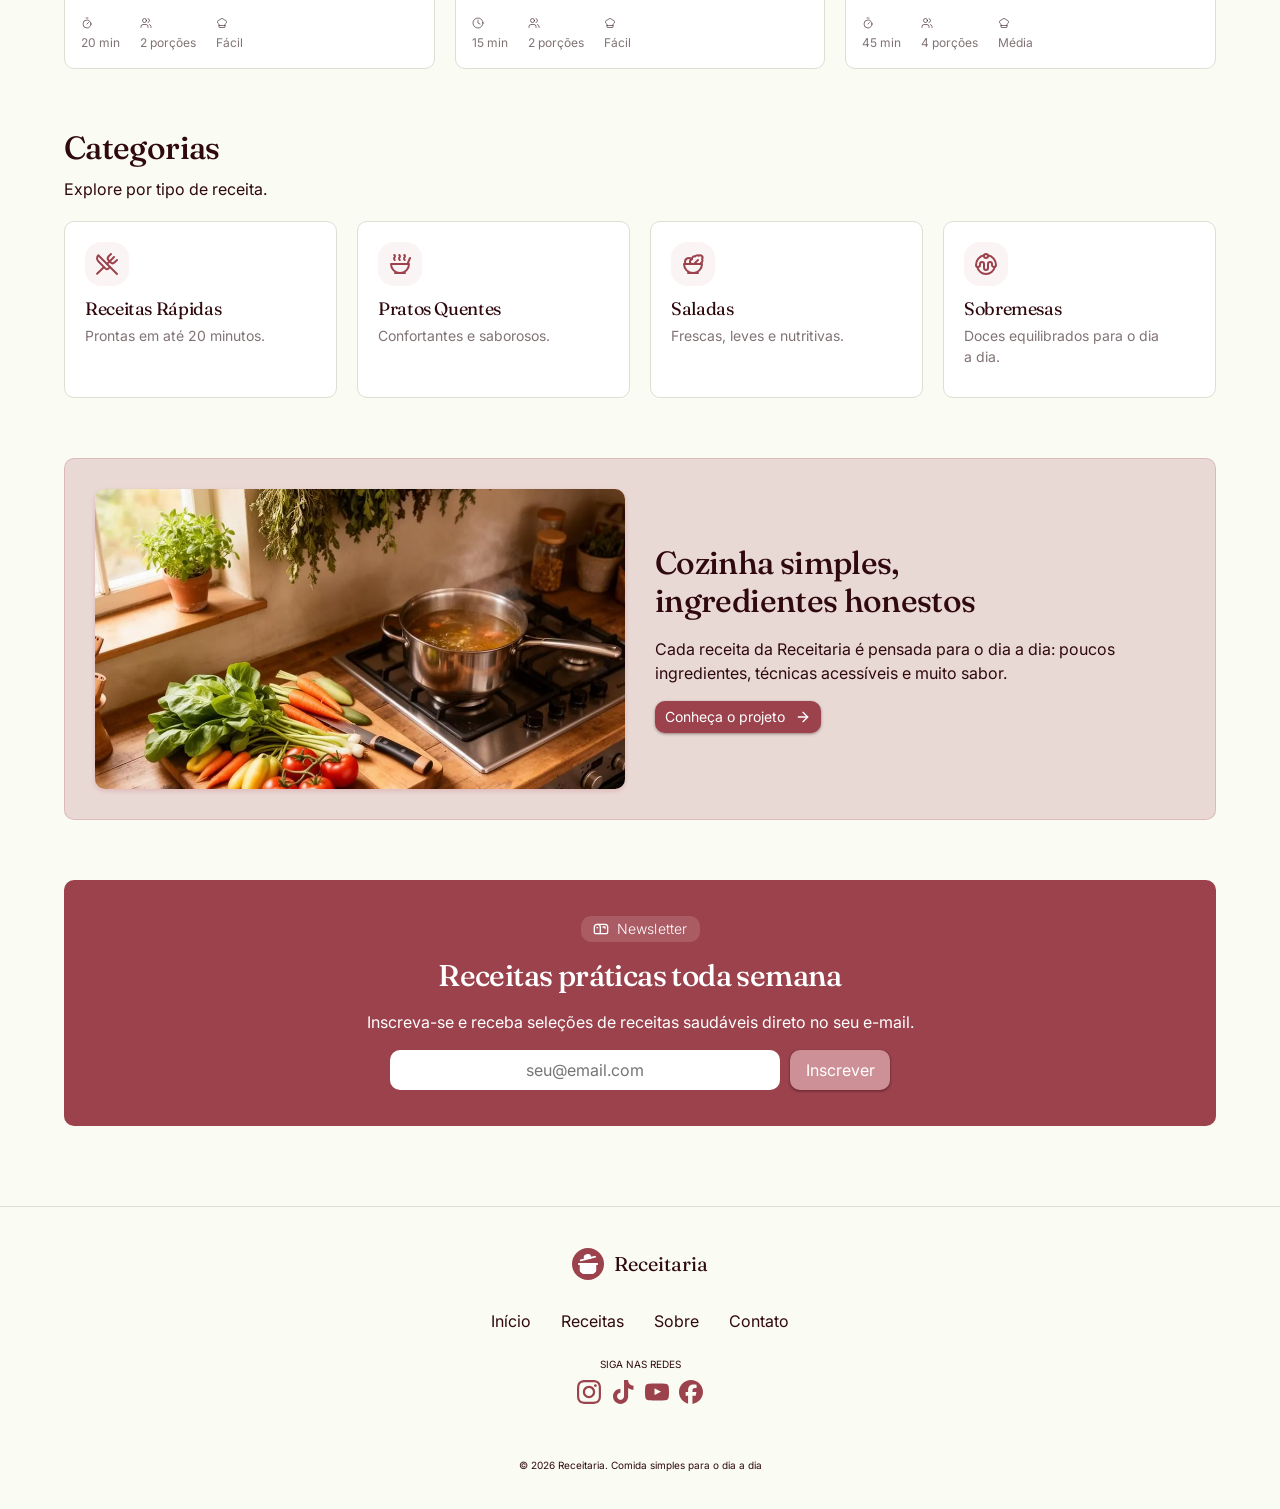
==== commit 3a3f7ea0: "Correção e adicao de links, alteração de favicon, alteração de estilos" ====
--- a/index.html
+++ b/index.html
@@ -27,7 +27,7 @@
     <header class="header">
       <div class="container-pai">
         <div class="logo">
-          <a href="/">
+          <a href="./">
             <svg
               xmlns="http://www.w3.org/2000/svg"
               width="24"
@@ -167,7 +167,12 @@
               Ingredientes simples e passo a passo claro, para você cozinhar
               melhor todos os dias.
             </p>
-            <form class="form-pesquisa" id="form-pesquisa" action="">
+            <form
+              class="form-pesquisa"
+              id="form-pesquisa"
+              action="pesquisa-realizada.html"
+              method="get"
+            >
               <label class="oculto" for="termos-busca">Pesquisa</label>
               <div class="pesquisa-receita">
                 <svg
@@ -226,18 +231,85 @@
 
         <!-- Receita do dia -->
         <section id="receita-dia">
-          <article class="receita-dia">
-            <div class="infos">
-              <hgroup>
-                <h2>Receita do Dia</h2>
-                <h3 class="titulos-h3">Sopa Cremosa de Abóbora</h3>
-              </hgroup>
-              <p>
-                Aveludada, com toque de gengibre e conforto em cada colherada.
-                Perfeita para os dias mais frescos.
-              </p>
-              <div class="detalhes">
-                <div class="item">
+          <a href="./pages/receita.html">
+            <article class="receita-dia">
+              <div class="infos">
+                <hgroup>
+                  <h2>Receita do Dia</h2>
+                  <h3 class="titulos-h3">Sopa Cremosa de Abóbora</h3>
+                </hgroup>
+                <p>
+                  Aveludada, com toque de gengibre e conforto em cada colherada.
+                  Perfeita para os dias mais frescos.
+                </p>
+                <div class="detalhes">
+                  <div class="item">
+                    <svg
+                      xmlns="http://www.w3.org/2000/svg"
+                      width="24"
+                      height="24"
+                      viewBox="0 0 24 24"
+                      fill="none"
+                      stroke="currentColor"
+                      stroke-width="2"
+                      stroke-linecap="round"
+                      stroke-linejoin="round"
+                      class="lucide lucide-timer size-3.5"
+                      aria-hidden="true"
+                    >
+                      <line x1="10" x2="14" y1="2" y2="2"></line>
+                      <line x1="12" x2="15" y1="14" y2="11"></line>
+                      <circle cx="12" cy="14" r="8"></circle>
+                    </svg>
+                    <p>35 min</p>
+                  </div>
+
+                  <div class="item">
+                    <svg
+                      xmlns="http://www.w3.org/2000/svg"
+                      width="24"
+                      height="24"
+                      viewBox="0 0 24 24"
+                      fill="none"
+                      stroke="currentColor"
+                      stroke-width="2"
+                      stroke-linecap="round"
+                      stroke-linejoin="round"
+                      class="lucide lucide-chef-hat size-3.5"
+                      aria-hidden="true"
+                    >
+                      <path
+                        d="M17 21a1 1 0 0 0 1-1v-5.35c0-.457.316-.844.727-1.041a4 4 0 0 0-2.134-7.589 5 5 0 0 0-9.186 0 4 4 0 0 0-2.134 7.588c.411.198.727.585.727 1.041V20a1 1 0 0 0 1 1Z"
+                      ></path>
+                      <path d="M6 17h12"></path>
+                    </svg>
+                    <p>4 porções</p>
+                  </div>
+
+                  <div class="item">
+                    <svg
+                      xmlns="http://www.w3.org/2000/svg"
+                      width="24"
+                      height="24"
+                      viewBox="0 0 24 24"
+                      fill="none"
+                      stroke="currentColor"
+                      stroke-width="2"
+                      stroke-linecap="round"
+                      stroke-linejoin="round"
+                      class="svg-chef"
+                      aria-hidden="true"
+                    >
+                      <path
+                        d="M17 21a1 1 0 0 0 1-1v-5.35c0-.457.316-.844.727-1.041a4 4 0 0 0-2.134-7.589 5 5 0 0 0-9.186 0 4 4 0 0 0-2.134 7.588c.411.198.727.585.727 1.041V20a1 1 0 0 0 1 1Z"
+                      ></path>
+                      <path d="M6 17h12"></path>
+                    </svg>
+                    <p>Fácil</p>
+                  </div>
+                </div>
+                <span class="cta-receita">
+                  Ver Receita
                   <svg
                     xmlns="http://www.w3.org/2000/svg"
                     width="24"
@@ -248,86 +320,21 @@
                     stroke-width="2"
                     stroke-linecap="round"
                     stroke-linejoin="round"
-                    class="lucide lucide-timer size-3.5"
-                    aria-hidden="true"
+                    class="svg-seta"
                   >
-                    <line x1="10" x2="14" y1="2" y2="2"></line>
-                    <line x1="12" x2="15" y1="14" y2="11"></line>
-                    <circle cx="12" cy="14" r="8"></circle>
+                    <path d="M5 12h14" />
+                    <path d="m12 5 7 7-7 7" />
                   </svg>
-                  <p>35 min</p>
-                </div>
-
-                <div class="item">
-                  <svg
-                    xmlns="http://www.w3.org/2000/svg"
-                    width="24"
-                    height="24"
-                    viewBox="0 0 24 24"
-                    fill="none"
-                    stroke="currentColor"
-                    stroke-width="2"
-                    stroke-linecap="round"
-                    stroke-linejoin="round"
-                    class="lucide lucide-chef-hat size-3.5"
-                    aria-hidden="true"
-                  >
-                    <path
-                      d="M17 21a1 1 0 0 0 1-1v-5.35c0-.457.316-.844.727-1.041a4 4 0 0 0-2.134-7.589 5 5 0 0 0-9.186 0 4 4 0 0 0-2.134 7.588c.411.198.727.585.727 1.041V20a1 1 0 0 0 1 1Z"
-                    ></path>
-                    <path d="M6 17h12"></path>
-                  </svg>
-                  <p>4 porções</p>
-                </div>
-
-                <div class="item">
-                  <svg
-                    xmlns="http://www.w3.org/2000/svg"
-                    width="24"
-                    height="24"
-                    viewBox="0 0 24 24"
-                    fill="none"
-                    stroke="currentColor"
-                    stroke-width="2"
-                    stroke-linecap="round"
-                    stroke-linejoin="round"
-                    class="svg-chef"
-                    aria-hidden="true"
-                  >
-                    <path
-                      d="M17 21a1 1 0 0 0 1-1v-5.35c0-.457.316-.844.727-1.041a4 4 0 0 0-2.134-7.589 5 5 0 0 0-9.186 0 4 4 0 0 0-2.134 7.588c.411.198.727.585.727 1.041V20a1 1 0 0 0 1 1Z"
-                    ></path>
-                    <path d="M6 17h12"></path>
-                  </svg>
-                  <p>Fácil</p>
-                </div>
+                </span>
               </div>
-              <a class="cta-receita" href="./pages/receita.html">
-                Ver Receita
-                <svg
-                  xmlns="http://www.w3.org/2000/svg"
-                  width="24"
-                  height="24"
-                  viewBox="0 0 24 24"
-                  fill="none"
-                  stroke="currentColor"
-                  stroke-width="2"
-                  stroke-linecap="round"
-                  stroke-linejoin="round"
-                  class="svg-seta"
-                >
-                  <path d="M5 12h14" />
-                  <path d="m12 5 7 7-7 7" />
-                </svg>
-              </a>
-            </div>
-            <div class="img-receita">
-              <img
-                src="./assets/img/sopa-abobora.webp"
-                alt="Tigela com sopa cremosa de abóbora alaranjada"
-              />
-            </div>
-          </article>
+              <div class="img-receita">
+                <img
+                  src="./assets/img/sopa-abobora.webp"
+                  alt="Tigela com sopa cremosa de abóbora alaranjada"
+                />
+              </div>
+            </article>
+          </a>
         </section>
 
         <!-- Destaques Semana -->
@@ -787,6 +794,7 @@
           <form
             class="form-newsletter"
             action="./pages/inscricao-realizada.html"
+            method="post"
           >
             <label class="oculto" for="email">Email</label>
             <input
--- a/assets/css/style.css
+++ b/assets/css/style.css
@@ -4,18 +4,18 @@
   --fundo: #fafbf2;
   --fundo-claro: rgba(205, 144, 151, 0.1);
   --texto: #2f090e;
+  --texto-titulo: #461117;
+  --texto-primaria: #fcfdf5;
+  --texto-suave: #cd9097;
+  --texto-destaque: #1f0508;
+  --texto-cinza: #1f05088f;
   --primaria: #9b424d; /*#1c8742*/
-  --texto-primaria: #fcfdf5;
   --suave: #ecf1e2;
-  --texto-suave: #cd9097;
   --destaque: #f3ba26;
-  --texto-destaque: #1f0508;
   --borda: #dae1d3;
   --borda-suave: #cd909770;
-  --input: #9b424d;
   --branco: #ffffff;
   --preto: #000000;
-  --texto-cinza: #1f05088f;
 
   /* Tipografia */
   --fonte-titulos: "Fraunces", serif;
@@ -58,7 +58,7 @@
 .titulo-h1 {
   font-family: var(--fonte-titulos);
   font-size: clamp(2.4rem, 2rem + 4vw, 4.5rem);
-  color: var(--texto);
+  color: var(--texto-titulo);
   letter-spacing: 0.02rem;
 }
 
@@ -527,6 +527,7 @@
 .receita-dia .infos {
   display: flex;
   flex-direction: column;
+  justify-content: center;
   gap: 2rem;
   padding: 2rem;
 }
@@ -1073,6 +1074,7 @@
 .header-sobre h1 {
   font-family: var(--font-texto);
   font-size: 1.2rem;
+  font-weight: 600;
   text-transform: uppercase;
   color: var(--primaria);
   margin-bottom: 1.2rem;
@@ -1160,6 +1162,7 @@
 #pagina-contato .texto-decor {
   font-family: var(--font-texto);
   font-size: 1.2rem;
+  font-weight: 600;
   text-transform: uppercase;
   color: var(--primaria);
   text-align: center;
@@ -1382,21 +1385,24 @@
     grid-template-columns: 1fr 1fr;
     gap: 3.6rem;
     padding-top: 1.6rem;
-
-    .hero-item.imagem {
-      order: initial;
-    }
-    .hero-item .img-hero {
-      border-radius: 1rem;
-      height: 420px;
-      object-fit: cover;
-      border: 1px solid var(--borda-suave);
-      padding: 0.2rem;
-    }
-
-    .hero-item .cta-receita {
-      display: flex;
-    }
+  }
+  .hero .hero-item.imagem {
+    order: initial;
+  }
+  .hero .hero-item .img-hero {
+    border-radius: 1rem;
+    height: 420px;
+    object-fit: cover;
+    border: 1px solid var(--borda-suave);
+    padding: 0.2rem;
+  }
+
+  .hero .hero-item #form-pesquisa {
+    scroll-margin-top: 0;
+  }
+
+  .hero .hero-item .cta-receita {
+    display: flex;
   }
 
   /* RECEITA DIA */
@@ -1493,6 +1499,11 @@
     order: 0;
   }
 
+  .hero-receita .img-receita img {
+    border: 1px solid var(--borda-suave);
+    padding: 0.2rem;
+  }
+
   .midia {
     grid-template-columns: repeat(3, minmax(0, 1fr));
     gap: 2rem;
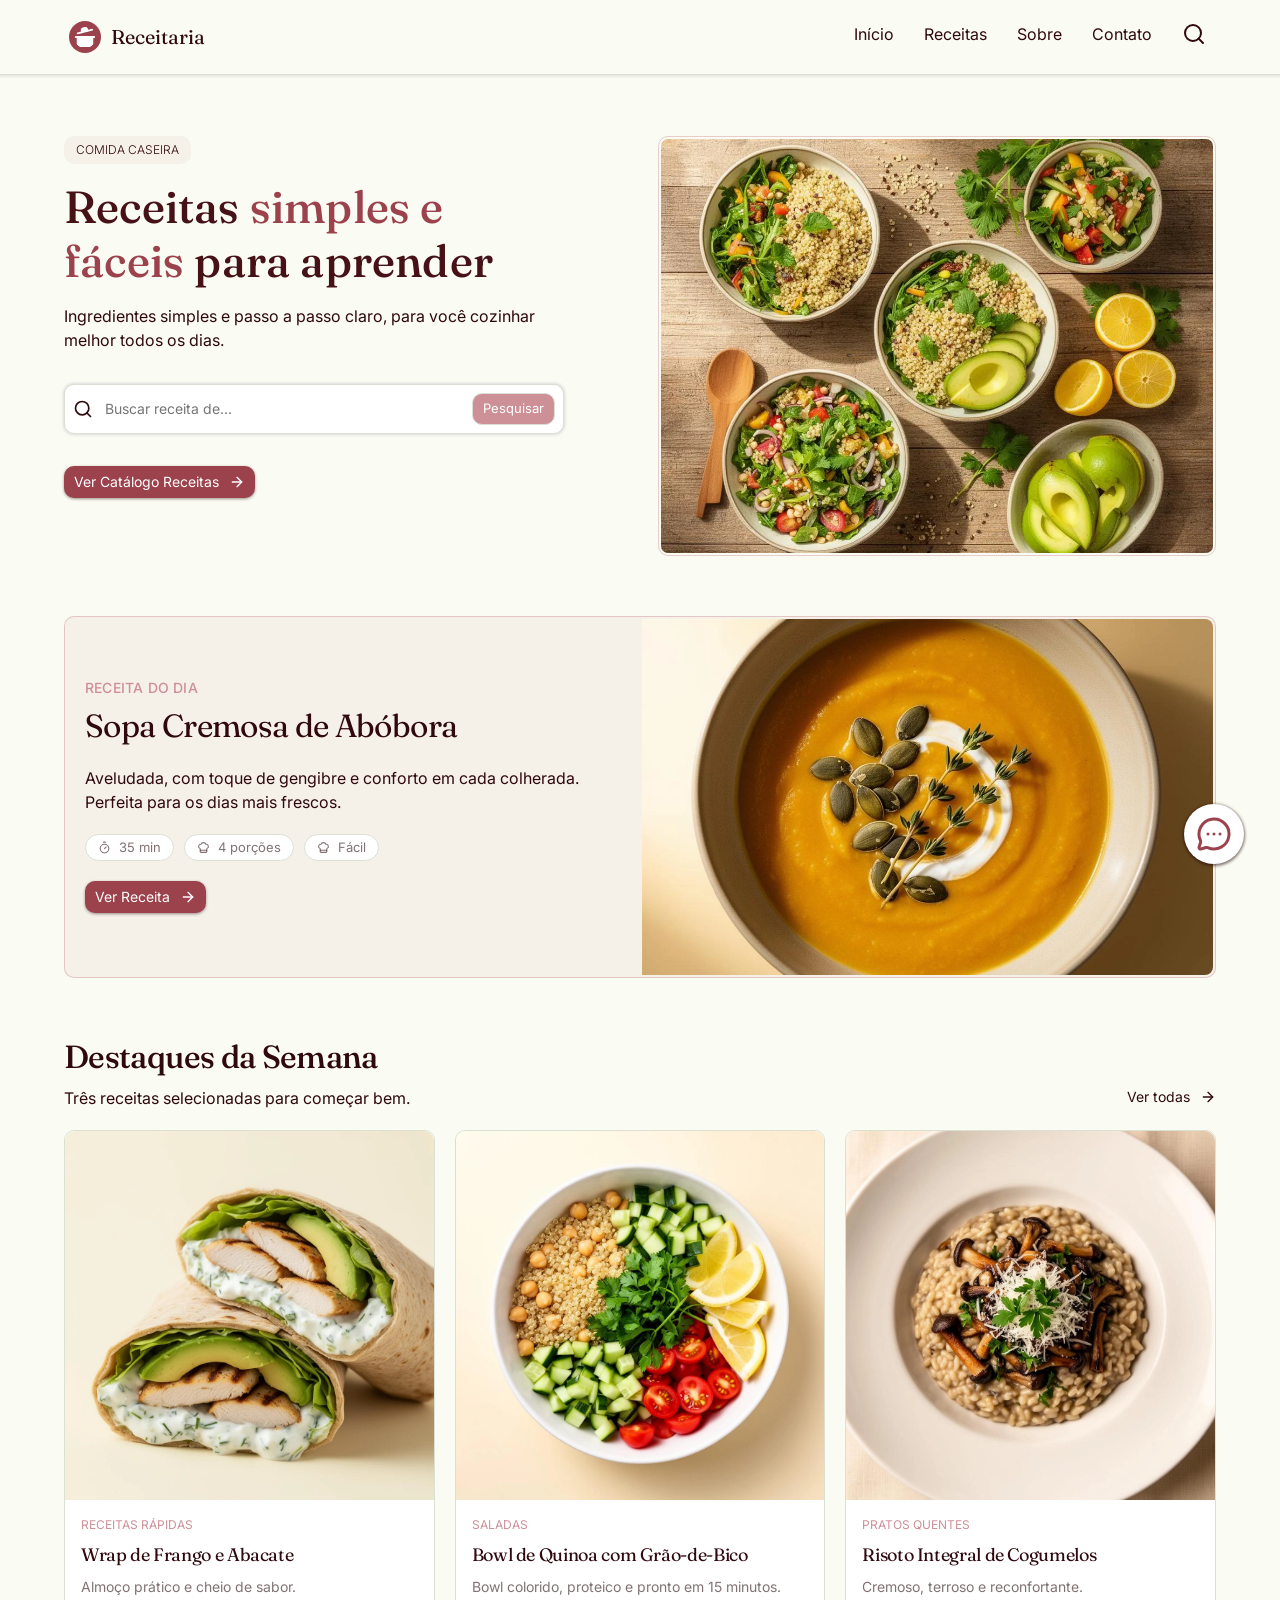
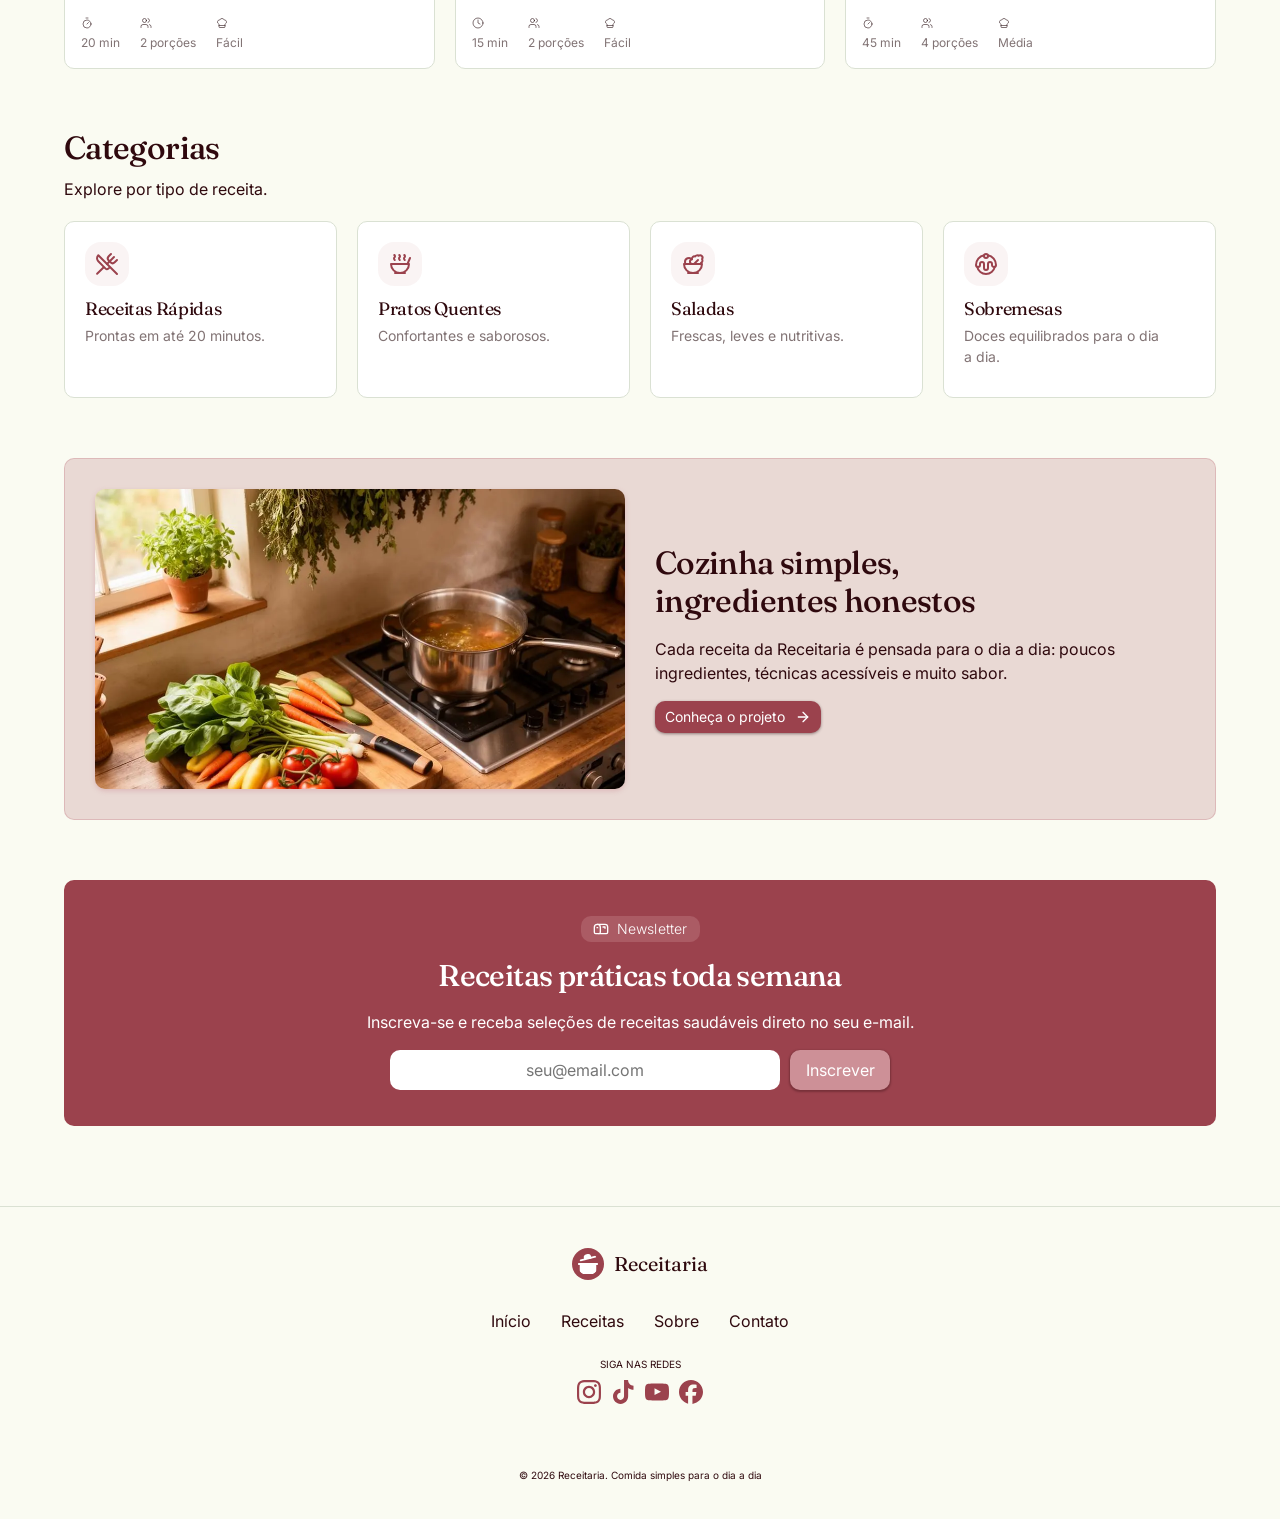
==== commit a0247949: "Adiciona botão de contato flutuante, efeitos de hover nas CTAs" ====
--- a/index.html
+++ b/index.html
@@ -953,5 +953,30 @@
         >© 2026 Receitaria. Comida simples para o dia a dia</small
       >
     </footer>
+    <div class="contato-flutuante">
+      <a
+        href="https://wa.me/5511099999999?text=Olá%2C+quero+tirar+uma+dúvida%21"
+        target="_blank"
+        title="Fale Conosoco"
+      >
+        <svg
+          xmlns="http://www.w3.org/2000/svg"
+          viewBox="0 0 24 24"
+          fill="none"
+          stroke="#9b424d"
+          stroke-width="2"
+          stroke-linecap="round"
+          stroke-linejoin="round"
+          class="svg-mensagem"
+        >
+          <path
+            d="M2.992 16.342a2 2 0 0 1 .094 1.167l-1.065 3.29a1 1 0 0 0 1.236 1.168l3.413-.998a2 2 0 0 1 1.099.092 10 10 0 1 0-4.777-4.719"
+          />
+          <path d="M8 12h.01" />
+          <path d="M12 12h.01" />
+          <path d="M16 12h.01" />
+        </svg>
+      </a>
+    </div>
   </body>
 </html>
--- a/assets/css/style.css
+++ b/assets/css/style.css
@@ -86,8 +86,15 @@
   padding: 0.5rem 1rem;
   border-radius: 10px;
   background: var(--primaria);
-  transition: all 0.5s;
   box-shadow: 0 1px 3px #1f05086e;
+  transform: scale(1);
+  transition: all 0.5s ease;
+  will-change: transform;
+}
+
+.cta-receita:hover {
+  transform: scale(0.98);
+  box-shadow: none;
 }
 
 .cta-receita .svg-seta,
@@ -130,7 +137,7 @@
 
 .pesquisa-receita .input-pesquisa {
   border: none;
-  max-width: 180px;
+  width: 100%;
   font-size: 1.4rem;
 }
 
@@ -218,6 +225,32 @@
   font-size: 1.2rem;
   color: var(--texto-cinza);
   margin: 0;
+}
+
+/* BOTÃO CONTATO FLUTUANTE */
+.contato-flutuante a {
+  display: flex;
+  justify-content: center;
+  background-color: var(--branco);
+  padding: 1.2rem;
+  border-radius: 50%;
+  position: fixed;
+  bottom: 3.6rem;
+  right: 3.6rem;
+  z-index: 999;
+  box-shadow: 0 1px 3px 1px var(--texto-cinza);
+  transform: scale(1);
+  transition: transform 0.5s ease;
+}
+
+.contato-flutuante a:hover {
+  transform: scale(1.05);
+}
+
+.contato-flutuante svg {
+  flex-shrink: 0;
+  width: 3.6rem;
+  height: 3.6rem;
 }
 
 /* ==========================================
@@ -303,7 +336,7 @@
 
 .header .menu-mobile .lista-menu-mobile {
   position: absolute;
-  top: 2rem;
+  top: 4rem;
   right: 0;
   background-color: var(--fundo);
   box-shadow: 0 0 3px 1px #54545430;
@@ -317,7 +350,7 @@
   align-items: flex-end;
   gap: 1rem;
   opacity: 0;
-  transform: translateY(-20rem);
+  transform: translateX(10rem);
   pointer-events: none;
   transition:
     transform 0.4s ease,
@@ -326,7 +359,7 @@
 
 .header .icon-menu-mobile input#menu-hamburguer:checked ~ .lista-menu-mobile {
   opacity: 1;
-  transform: translateY(2rem);
+  transform: translateX(0);
   pointer-events: auto;
   z-index: 10;
 }
@@ -349,8 +382,10 @@
 
 /* FOOTER */
 .footer {
+  display: grid;
+  gap: 5rem;
   width: 100%;
-  padding: 1.6rem;
+  padding: 2.4rem 1.6rem 2rem;
   background: var(--fundo);
   border-top: 1px solid #dae1d3;
 }
@@ -729,6 +764,15 @@
   background-color: var(--texto-suave);
   color: var(--branco);
   box-shadow: 0 1px 2px 1px #1f050845;
+  transform: scale(1);
+  transition: all 0.5s ease;
+  will-change: transform;
+}
+
+.newsletter .form-newsletter input[type="submit"]:hover {
+  cursor: pointer;
+  transform: scale(0.98);
+  box-shadow: none;
 }
 
 /* fim newsletter */
@@ -1292,13 +1336,22 @@
 }
 
 .formularios input[type="submit"] {
-  background-color: var(--destaque);
-  border: 1px solid #ca9509;
+  background-color: rgba(243, 186, 38, 0.85);
+  transition: background-color 0.5s ease;
+  border: 1px solid rgb(243, 186, 38);
   border-radius: 1rem;
   padding: 0.8rem 1.2rem;
   font-size: 1.3rem;
   font-weight: 600;
   text-transform: uppercase;
+  transform: scale(1);
+  transition: all 0.5s ease;
+}
+
+.formularios input[type="submit"]:hover {
+  background-color: rgba(243, 186, 38, 1);
+  transform: scale(0.98);
+  cursor: pointer;
 }
 
 /* ==========================================
@@ -1339,6 +1392,7 @@
   /* FOOTER */
   .footer {
     padding: 3.6rem;
+    gap: 1rem;
   }
   .footer .container-pai {
     flex-direction: column;
@@ -1447,10 +1501,8 @@
   }
 
   /* CATEGORIAS */
-  .categorias {
-    .grid-categorias {
-      grid-template-columns: repeat(4, minmax(0, 1fr));
-    }
+  .categorias .grid-categorias {
+    grid-template-columns: repeat(4, minmax(0, 1fr));
   }
 
   /* SOBRE */
